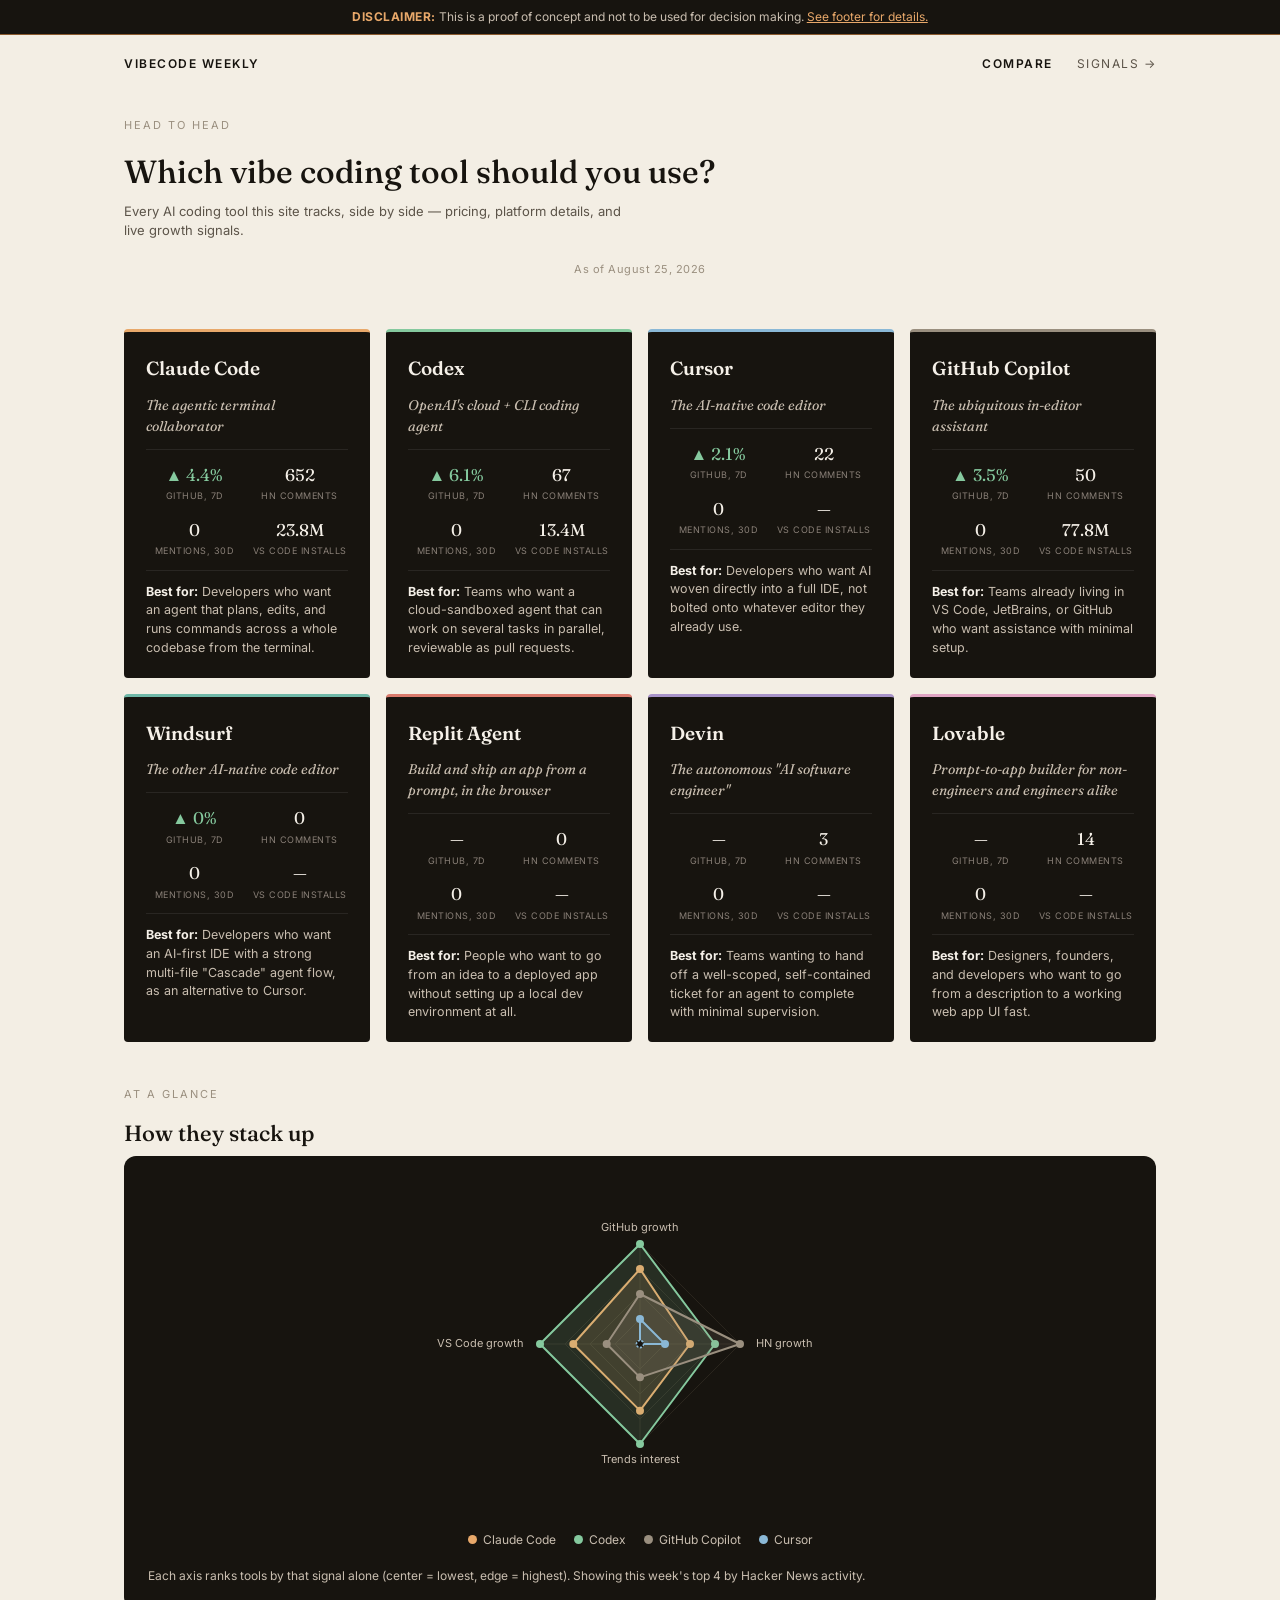
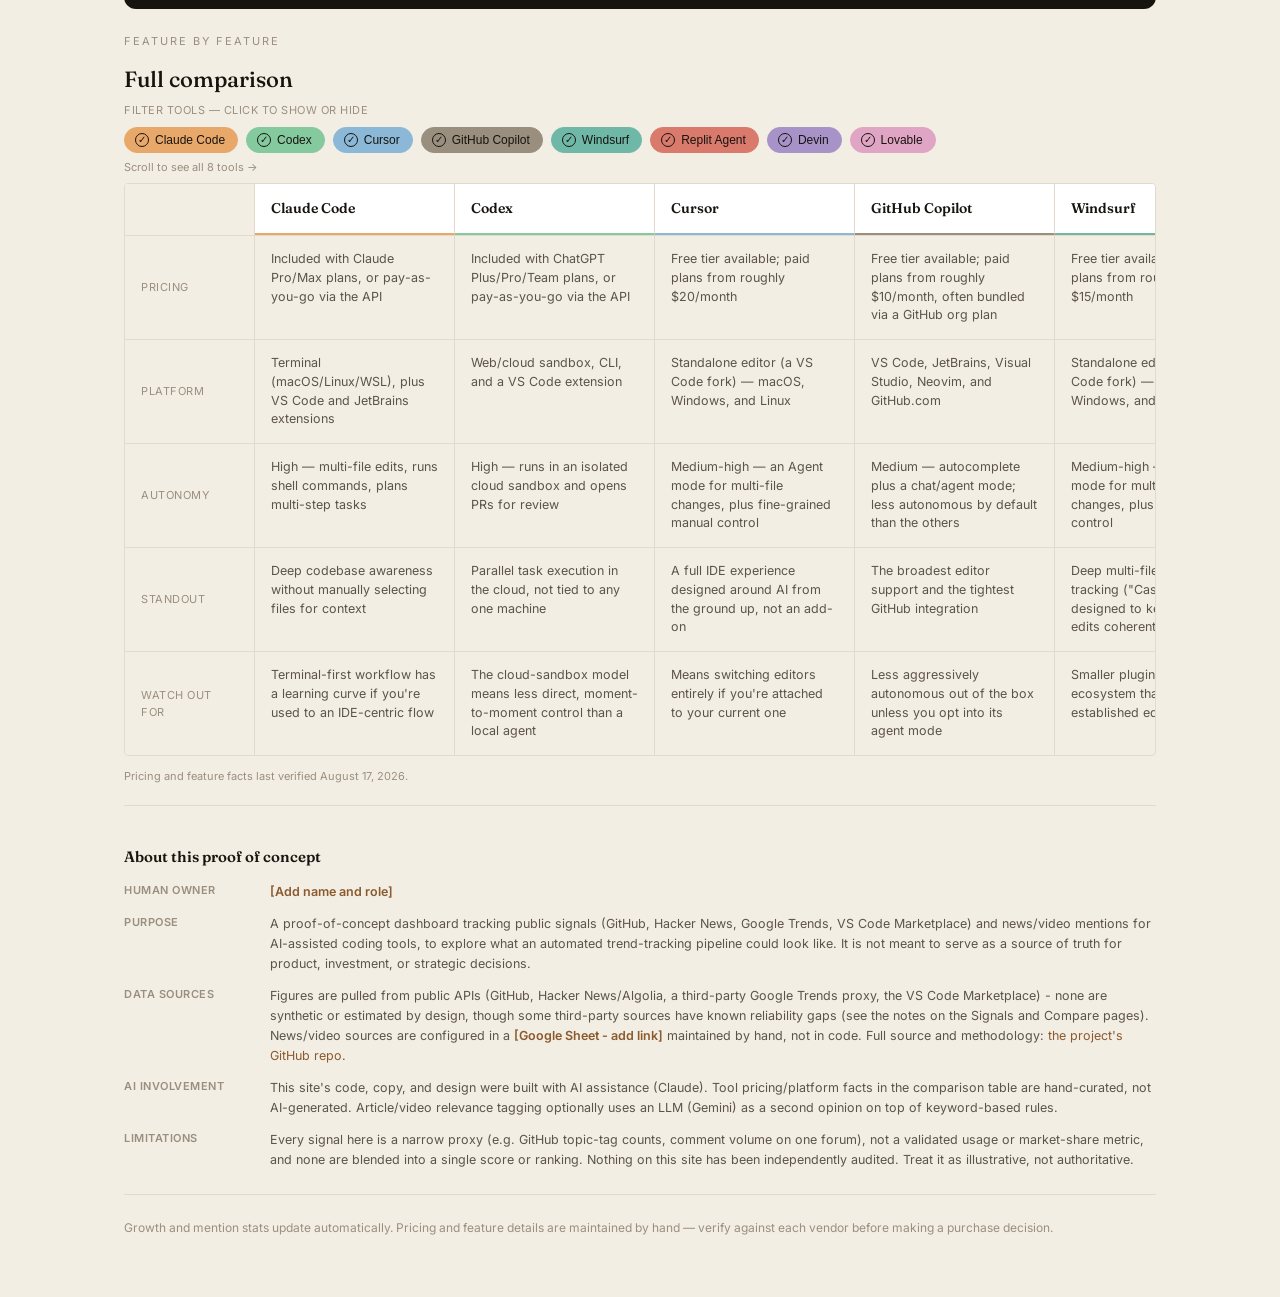
==== compare.html @ 73d4c788 "Add disclaimer banner + footer disclosure, signal compare filter visually - All three pages get a sl" ====
<!DOCTYPE html>
<html lang="en">
<head>
<meta charset="UTF-8">
<meta name="viewport" content="width=device-width, initial-scale=1.0">
<title>Compare tools — Vibecode Weekly</title>
<meta name="description" content="Every vibe coding tool this site tracks, side by side — pricing, platform support, and live growth signals.">
<link rel="preconnect" href="https://fonts.googleapis.com">
<link href="https://fonts.googleapis.com/css2?family=Fraunces:ital,wght@0,500;0,600;1,500&family=Inter:wght@400;500;600&display=swap" rel="stylesheet">
<link rel="stylesheet" href="assets/style.css">
</head>
<body>

<div class="disclaimer-banner">
  <div class="disclaimer-banner-inner">
    <strong>DISCLAIMER:</strong> This is a proof of concept and not to be used for decision making. <a href="#disclosure">See footer for details.</a>
  </div>
</div>

<div class="wrap">
  <nav class="site-nav">
    <a href="index.html" style="font-weight:600;">Vibecode Weekly</a>
    <div class="links">
      <a href="compare.html" class="active">Compare</a>
      <a href="leaderboard.html">Signals →</a>
    </div>
  </nav>

  <header class="masthead" style="padding-top:24px;">
    <div class="section-label" style="text-align:left;">Head to head</div>
    <div class="section-title" style="text-align:left; font-size:32px;">Which vibe coding tool should you use?</div>
    <p class="section-subtitle" style="text-align:left;">
      Every AI coding tool this site tracks, side by side — pricing, platform details, and live growth signals.
    </p>
    <p class="freshness-note" id="freshness-note"></p>
  </header>

  <div class="tool-hero-grid" id="tool-hero-grid">
    <div class="empty-state">Loading…</div>
  </div>

  <section>
    <div class="section-label">At a glance</div>
    <div class="section-title" style="font-size:22px;">How they stack up</div>
    <div class="chart-card">
      <div class="radar-wrap">
        <svg id="radar-chart" style="width:100%; max-width:420px; height:340px; display:block;"></svg>
        <div class="radar-legend" id="radar-legend"></div>
      </div>
      <p class="chart-caption" id="radar-caption"></p>
    </div>
  </section>

  <section>
    <div class="section-label">Feature by feature</div>
    <div class="section-title" style="font-size:22px;">Full comparison</div>
    <p class="compare-filter-label">Filter tools — click to show or hide</p>
    <div class="compare-filter" id="compare-filter"></div>
    <p class="compare-scroll-hint" id="compare-scroll-hint"></p>
    <div class="compare-table" id="compare-table"></div>
    <p class="verified-note" id="verified-note"></p>
  </section>

  <footer class="site-footer" id="disclosure">
    <div class="disclosure-block">
      <div class="disclosure-title">About this proof of concept</div>
      <dl class="disclosure-list">
        <dt>Human owner</dt>
        <dd><span class="disclosure-todo">[Add name and role]</span></dd>

        <dt>Purpose</dt>
        <dd>A proof-of-concept dashboard tracking public signals (GitHub, Hacker News, Google Trends, VS Code Marketplace) and news/video mentions for AI-assisted coding tools, to explore what an automated trend-tracking pipeline could look like. It is not meant to serve as a source of truth for product, investment, or strategic decisions.</dd>

        <dt>Data sources</dt>
        <dd>Figures are pulled from public APIs (GitHub, Hacker News/Algolia, a third-party Google Trends proxy, the VS Code Marketplace) - none are synthetic or estimated by design, though some third-party sources have known reliability gaps (see the notes on the Signals and Compare pages). News/video sources are configured in a <span class="disclosure-todo">[Google Sheet - add link]</span> maintained by hand, not in code. Full source and methodology: <a href="https://github.com/UN-OCHA/vibe_coding_trend_data" target="_blank" rel="noopener">the project's GitHub repo</a>.</dd>

        <dt>AI involvement</dt>
        <dd>This site's code, copy, and design were built with AI assistance (Claude). Tool pricing/platform facts in the comparison table are hand-curated, not AI-generated. Article/video relevance tagging optionally uses an LLM (Gemini) as a second opinion on top of keyword-based rules.</dd>

        <dt>Limitations</dt>
        <dd>Every signal here is a narrow proxy (e.g. GitHub topic-tag counts, comment volume on one forum), not a validated usage or market-share metric, and none are blended into a single score or ranking. Nothing on this site has been independently audited. Treat it as illustrative, not authoritative.</dd>
      </dl>
    </div>
    Growth and mention stats update automatically. Pricing and feature details are maintained by hand —
    verify against each vendor before making a purchase decision.
  </footer>
</div>

<script src="assets/app.js"></script>
<script src="assets/tool-profiles.js"></script>
<script src="assets/radar-chart.js"></script>
<script>
// Purely client-side keyword match over already-fetched news.json - finds
// which recent stories are about which tool. No new data collection, no
// Gemini call: this is the same lightweight pattern fetch_news.py's own
// matches_topic() uses, just run in the browser against data already on
// the page.
//
// "Cursor", "Codex", "Windsurf", and "Lovable" are matched as a
// capitalized whole word, WITHOUT the case-insensitive flag - same
// reasoning as fetch_news.py's CAPITALIZED_WORD_RE: each is ambiguous
// with an ordinary word (a mouse/text cursor, a historical codex, the
// windsurfing sport, an everyday adjective) when matched loosely, so
// only a capitalized match counts. The multi-word phrases don't have
// that ambiguity, so those stay case-insensitive.
const TOOL_MATCHERS = {
  "Claude Code": /claude code/i,
  "Codex": /\bCodex\b/,
  "Cursor": /\bCursor\b/,
  "GitHub Copilot": /github copilot/i,
  "Windsurf": /\bWindsurf\b/,
  "Replit Agent": /replit agent/i,
  "Devin": /\bDevin\b/,
  "Lovable": /\bLovable\b/,
};
const MENTION_LOOKBACK_DAYS = 30;
const RADAR_TOOL_COUNT = 4; // cap the radar chart to the top N by HN comment volume - see renderRadar()

async function init() {
  try {
    const [signals, news, status] = await Promise.all([
      fetchJson("data/signals.json"),
      fetchJson("data/news.json").catch(() => []),
      fetchJson("data/status.json").catch(() => ({})),
    ]);

    const signalsByName = {};
    signals.forEach((t) => { signalsByName[t.name] = t; });

    const cutoff = new Date();
    cutoff.setDate(cutoff.getDate() - MENTION_LOOKBACK_DAYS);
    const mentionsByTool = {};
    Object.keys(TOOL_MATCHERS).forEach((name) => { mentionsByTool[name] = []; });
    news.forEach((story) => {
      if (new Date(story.date) < cutoff) return;
      for (const [name, re] of Object.entries(TOOL_MATCHERS)) {
        if (re.test(story.title)) mentionsByTool[name].push(story);
      }
    });

    renderToolCards(signalsByName, mentionsByTool);
    renderRadar(signalsByName);
    renderCompareFilter();
    renderCompareTable();

    const dates = [status.news, status.youtube, status.trends].filter(Boolean);
    if (dates.length) {
      const mostRecent = dates.sort().at(-1);
      const d = new Date(mostRecent);
      document.getElementById("freshness-note").textContent =
        `As of ${d.toLocaleDateString(undefined, { month: "long", day: "numeric", year: "numeric" })}`;
    }
  } catch (e) {
    console.error("Failed to load comparison data", e);
    document.getElementById("tool-hero-grid").innerHTML = '<div class="empty-state">Comparison data unavailable right now.</div>';
  }
}

function renderToolCards(signalsByName, mentionsByTool) {
  const grid = document.getElementById("tool-hero-grid");
  grid.innerHTML = Object.entries(TOOL_PROFILES).map(([name, profile]) => {
    const m = signalsByName[name] || {};
    const mentions = mentionsByTool[name] || [];
    const latest = mentions[0];
    const hasGrowth = m.github_growth_pct !== undefined && m.github_growth_pct !== null;
    return `
      <div class="tool-card" style="--tool-color:${profile.color}">
        <div class="tool-card-head">
          <div class="tool-name">${name}</div>
        </div>
        <p class="tool-tagline">${profile.tagline}</p>
        <div class="tool-stats-row">
          <div class="tool-stat">
            <div class="tool-stat-value ${hasGrowth ? (m.github_growth_pct >= 0 ? "up" : "down") : ""}">${hasGrowth ? (m.github_growth_pct >= 0 ? "▲" : "▼") + " " + Math.abs(m.github_growth_pct) + "%" : "—"}</div>
            <div class="tool-stat-label">GitHub, 7d</div>
          </div>
          <div class="tool-stat">
            <div class="tool-stat-value">${m.hn_comments ?? "—"}</div>
            <div class="tool-stat-label">HN comments</div>
          </div>
          <div class="tool-stat">
            <div class="tool-stat-value">${mentions.length}</div>
            <div class="tool-stat-label">Mentions, 30d</div>
          </div>
          <div class="tool-stat">
            <div class="tool-stat-value">${m.vscode_installs != null ? formatCompact(m.vscode_installs) : "—"}</div>
            <div class="tool-stat-label">VS Code installs</div>
          </div>
        </div>
        <p class="tool-best-for"><strong>Best for:</strong> ${profile.bestFor}</p>
        ${latest ? `<a class="tool-latest" href="${latest.url}" target="_blank" rel="noopener">Latest: ${latest.title}</a>` : ""}
      </div>
    `;
  }).join("");
}

/** Converts raw values to [0,1] by RANK among this set, not magnitude -
 *  e.g. with 4 tools, last place -> 0.25, first place -> 1.0. Chosen over
 *  plain min-max scaling because these tools' raw numbers differ by
 *  orders of magnitude on some axes (GitHub repo count especially) -
 *  min-max would let one outlier dominate the shape and squash the other
 *  three into an indistinguishable cluster near the center. Rank keeps
 *  every tool visually legible; the actual magnitudes are already shown
 *  in the stat cards above, so nothing here is hidden, just re-scaled
 *  for a chart that's meant to be read at a glance. */
function rankNormalize(values) {
  const order = values.map((_, i) => i).sort((a, b) => values[a] - values[b]);
  const scores = new Array(values.length);
  order.forEach((originalIndex, rank) => { scores[originalIndex] = (rank + 1) / values.length; });
  return scores;
}

function renderRadar(signalsByName) {
  // Capped to the top N by Hacker News comment volume this week - the one
  // signal every tracked tool actually has (see compute_signals.py's TOOLS
  // dict), so it's a defensible, always-populated way to pick which tools
  // are "in the conversation" enough to chart, without resurrecting a
  // blended ranking just to decide it. The comparison table below still
  // covers every tool.
  const allNames = Object.keys(TOOL_PROFILES);
  const names = [...allNames]
    .sort((a, b) => (signalsByName[b]?.hn_comments || 0) - (signalsByName[a]?.hn_comments || 0))
    .slice(0, RADAR_TOOL_COUNT);
  // Four axes - the four raw signals tracked everywhere else on the site
  // (see leaderboard.html), no composite "momentum" axis.
  const axisLabels = ["GitHub growth", "HN growth", "Trends interest", "VS Code growth"];

  // Each axis is ranked only among tools that actually HAVE that signal -
  // a null value (not tracked, see compute_signals.py's TOOLS dict) folded
  // into the ranking as if it were a real low number would fabricate a
  // rank that was never measured. Those tools get an explicit "no data"
  // marker on that axis instead.
  function rankWithGaps(values) {
    const trackedIndexes = values.map((v, i) => (v !== null ? i : null)).filter((i) => i !== null);
    const trackedRanks = rankNormalize(trackedIndexes.map((i) => values[i]));
    const ranks = values.map(() => 0);
    trackedIndexes.forEach((origIndex, j) => { ranks[origIndex] = trackedRanks[j]; });
    return ranks;
  }

  const githubValues = names.map((n) => {
    const v = signalsByName[n]?.github_growth_pct;
    return v !== undefined && v !== null ? v : null;
  });
  const hnValues = names.map((n) => {
    const v = signalsByName[n]?.hn_growth_pct;
    return v !== undefined && v !== null ? v : null;
  });
  const trendsValues = names.map((n) => {
    const v = signalsByName[n]?.trends_interest;
    return v !== undefined && v !== null ? v : null;
  });
  const vscodeValues = names.map((n) => {
    const v = signalsByName[n]?.vscode_growth_pct;
    return v !== undefined && v !== null ? v : null;
  });
  const githubRanks = rankWithGaps(githubValues);
  const hnRanks = rankWithGaps(hnValues);
  const interestRanks = rankWithGaps(trendsValues);
  const vscodeRanks = rankWithGaps(vscodeValues);

  const seriesByTool = {};
  const noDataAxes = {};
  names.forEach((name, i) => {
    seriesByTool[name] = [githubRanks[i], hnRanks[i], interestRanks[i], vscodeRanks[i]];
    const gaps = [];
    if (githubValues[i] === null) gaps.push(0);
    if (hnValues[i] === null) gaps.push(1);
    if (trendsValues[i] === null) gaps.push(2);
    if (vscodeValues[i] === null) gaps.push(3);
    if (gaps.length) noDataAxes[name] = gaps;
  });

  // An axis where NONE of the displayed tools have data yet (e.g. VS Code
  // growth before a second weekly snapshot exists to diff against) would
  // otherwise render as every tool's per-tool "no data" marker stacked on
  // top of each other at dead center - indistinguishable from nothing.
  // Flagging it lets renderRadarChart draw one clear "not enough data yet"
  // treatment for the whole axis instead.
  const emptyAxes = [githubValues, hnValues, trendsValues, vscodeValues]
    .map((vals, i) => (vals.every((v) => v === null) ? i : null))
    .filter((i) => i !== null);

  renderRadarChart(document.getElementById("radar-chart"), seriesByTool, axisLabels, {
    colors: Object.fromEntries(names.map((n) => [n, TOOL_PROFILES[n].color])),
    noDataAxes,
    emptyAxes,
  });

  const legend = document.getElementById("radar-legend");
  legend.innerHTML = names.map((name) => `
    <button class="radar-legend-item" data-name="${name}" style="--tool-color:${TOOL_PROFILES[name].color}">
      <span class="radar-legend-dot"></span>${name}
    </button>
  `).join("");
  legend.querySelectorAll(".radar-legend-item").forEach((btn) => {
    btn.addEventListener("click", () => {
      btn.classList.toggle("radar-legend-off");
      const g = document.querySelector(`#radar-chart .radar-series[data-name="${CSS.escape(btn.dataset.name)}"]`);
      if (g) g.classList.toggle("radar-series-hidden");
    });
  });

  const cappedNote = allNames.length > RADAR_TOOL_COUNT
    ? ` Showing this week's top ${RADAR_TOOL_COUNT} by Hacker News activity.`
    : "";
  document.getElementById("radar-caption").textContent =
    "Each axis ranks tools by that signal alone (center = lowest, edge = highest)." + cappedNote;
}

// Which tools show as columns in the full comparison table - starts as
// everyone, narrowed by clicking pills in #compare-filter. Kept as
// module-level state (not re-derived from the DOM) so toggling one pill
// doesn't need to re-read every other pill's state to know what's on.
let compareSelected = new Set(Object.keys(TOOL_PROFILES));

function renderCompareFilter() {
  const allNames = Object.keys(TOOL_PROFILES);
  const filterEl = document.getElementById("compare-filter");
  filterEl.innerHTML = allNames.map((name) => {
    const active = compareSelected.has(name);
    return `
      <button class="compare-filter-pill ${active ? "active" : ""}" data-name="${name}" style="--tool-color:${TOOL_PROFILES[name].color}">
        <span class="compare-filter-pill-icon">${active ? "✓" : "+"}</span>${name}
      </button>
    `;
  }).join("");
  filterEl.querySelectorAll(".compare-filter-pill").forEach((btn) => {
    btn.addEventListener("click", () => {
      const name = btn.dataset.name;
      // Never let the table go to zero columns - toggling the last
      // selected pill off would leave nothing to compare.
      if (compareSelected.has(name)) {
        if (compareSelected.size === 1) return;
        compareSelected.delete(name);
      } else {
        compareSelected.add(name);
      }
      renderCompareFilter();
      renderCompareTable();
    });
  });
}

function renderCompareTable() {
  const allNames = Object.keys(TOOL_PROFILES);
  const names = allNames.filter((n) => compareSelected.has(n));
  const rows = [
    ["Pricing", "pricing"],
    ["Platform", "platform"],
    ["Autonomy", "autonomy"],
    ["Standout", "standout"],
    ["Watch out for", "watchOut"],
  ];
  const table = document.getElementById("compare-table");
  // Fixed pixel width per column, set directly on each row (not a CSS
  // custom property, and not minmax(_, 1fr) - a "1fr" track's resolved
  // width depends on the row's own content under the flex-shrink:0 sizing
  // .compare-row uses to enable horizontal scroll, which was making each
  // row a different total width and columns fail to line up between rows).
  // A flat pixel width is identical for every row regardless of content.
  const gridCols = `130px repeat(${names.length}, 200px)`;
  const headerCells = names.map((name) => `<div class="compare-cell compare-head" style="--tool-color:${TOOL_PROFILES[name].color}">${name}</div>`).join("");
  const bodyRows = rows.map(([label, key]) => `
    <div class="compare-row" style="grid-template-columns:${gridCols}">
      <div class="compare-cell compare-row-label">${label}</div>
      ${names.map((name) => `<div class="compare-cell">${TOOL_PROFILES[name][key]}</div>`).join("")}
    </div>
  `).join("");
  table.innerHTML = `
    <div class="compare-row compare-row-head" style="grid-template-columns:${gridCols}">
      <div class="compare-cell compare-row-label"></div>
      ${headerCells}
    </div>
    ${bodyRows}
  `;

  document.getElementById("compare-scroll-hint").textContent = names.length < allNames.length
    ? `Showing ${names.length} of ${allNames.length} tools - click a pill above to add or remove one.`
    : `Scroll to see all ${names.length} tools →`;

  const oldestVerified = names.map((n) => TOOL_PROFILES[n].verified).sort()[0];
  const d = new Date(oldestVerified);
  document.getElementById("verified-note").textContent =
    `Pricing and feature facts last verified ${d.toLocaleDateString(undefined, { month: "long", day: "numeric", year: "numeric" })}.`;
}

init();
</script>
</body>
</html>
---- assets/style.css ----
/* ---------------------------------------------------------------------
   Vibecode Daily -- shared stylesheet
   Palette: warm cream page, near-black ink blocks, amber accent.
   Serif (Fraunces) for display/numbers, sans (Inter) for UI chrome.
--------------------------------------------------------------------- */

:root {
  --cream: #f3eee4;
  --cream-card: #ffffff;
  --ink: #17140f;
  --ink-soft: #1e1a14;
  --paper-text: #17140f;
  --paper-text-secondary: #5c5449;
  --paper-text-muted: #9a8f7f;
  --dark-text: #f5f0e8;
  --dark-text-secondary: #c9beb0;
  --dark-text-muted: #8a8078;
  --amber: #e8a86a;
  --amber-deep: #8a5a2e;
  --success: #6fb8a8;
  --success-deep: #1e5c48;
  --danger: #d99a9a;
  --border-soft: #e2dbcb;
  --font-display: "Fraunces", Georgia, serif;
  --font-body: "Inter", -apple-system, BlinkMacSystemFont, sans-serif;
  --max-width: 1080px;
}

* { box-sizing: border-box; }

body {
  margin: 0;
  background: var(--cream);
  color: var(--paper-text);
  font-family: var(--font-body);
  line-height: 1.5;
  -webkit-font-smoothing: antialiased;
}

a { color: inherit; text-decoration: none; }
a:hover { text-decoration: underline; }

.wrap {
  max-width: var(--max-width);
  margin: 0 auto;
  padding: 0 24px;
}

/* -------------------- nav -------------------- */

.site-nav {
  display: flex;
  justify-content: space-between;
  align-items: center;
  padding: 20px 0;
  font-size: 12px;
  letter-spacing: 1.5px;
  text-transform: uppercase;
}

.site-nav .links { display: flex; gap: 24px; color: var(--paper-text-secondary); }
.site-nav .links a.active { color: var(--paper-text); font-weight: 600; }
.site-nav .links a:hover { color: var(--paper-text); text-decoration: none; }

.masthead {
  text-align: center;
  padding: 4px 0 28px;
}

.masthead .wordmark {
  font-family: var(--font-display);
  font-weight: 600;
  font-size: clamp(48px, 9vw, 92px);
  letter-spacing: -3px;
  line-height: 0.9;
}

.masthead .tagline {
  font-size: 11px;
  letter-spacing: 4px;
  color: var(--paper-text-muted);
  margin-top: 8px;
  text-transform: uppercase;
}

/* -------------------- hero -------------------- */

.hero {
  position: relative;
  overflow: hidden;
  border-radius: 4px;
  min-height: 340px;
  padding: 56px 40px 40px;
  margin-bottom: 4px;
  background: linear-gradient(200deg, #0a0a0a 0%, #1c1c1c 45%, #2e2e2e 100%);
  display: flex;
  flex-direction: column;
  justify-content: flex-end;
}

.hero::before {
  content: "";
  position: absolute;
  inset: 0;
  background: radial-gradient(circle at 75% 30%, rgba(232, 168, 106, 0.18), transparent 55%);
}

.hero-graphic {
  position: absolute;
  inset: 0;
  width: 100%;
  height: 100%;
  z-index: 0;
  pointer-events: none;
}

.hero .eyebrow {
  position: absolute;
  z-index: 1;
  top: 28px;
  left: 40px;
  font-size: 11px;
  letter-spacing: 2px;
  color: var(--amber);
  text-transform: uppercase;
}

.hero h1 {
  position: relative;
  z-index: 1;
  font-family: var(--font-display);
  font-style: italic;
  font-weight: 500;
  font-size: clamp(28px, 4.5vw, 46px);
  line-height: 1.1;
  color: var(--dark-text);
  max-width: 640px;
  margin: 0 0 14px;
}

.hero p {
  position: relative;
  z-index: 1;
  color: var(--dark-text-secondary);
  font-size: 14px;
  max-width: 460px;
  margin: 0;
}

/* Puts hero-sub and hero-cta on the same line, CTA pinned to the right
   edge - a plain flex row nested inside .hero's own column layout, so
   .hero's flex-direction:column stacks (graphic/eyebrow/headline/this
   row) while this row itself lays its two children out horizontally. */
.hero-bottom-row {
  position: relative;
  z-index: 1;
  display: flex;
  align-items: center;
  justify-content: space-between;
  gap: 16px;
  flex-wrap: wrap;
}

.hero-bottom-row p { margin: 0; }

.hero-cta {
  display: inline-block;
  flex-shrink: 0;
  padding: 10px 18px;
  border: 1px solid var(--amber);
  border-radius: 3px;
  background: rgba(232, 168, 106, 0.16);
  color: var(--amber);
  font-size: 13px;
  font-weight: 600;
  text-decoration: none;
  white-space: nowrap;
  transition: background 0.15s, color 0.15s;
}

.hero-cta:hover {
  background: var(--amber);
  color: #17140f;
}

/* -------------------- stat band -------------------- */

.stat-band-heading {
  font-size: 11px;
  letter-spacing: 2px;
  color: var(--paper-text-muted);
  text-transform: uppercase;
  margin: 20px 0 10px;
}

.stat-band {
  background: var(--ink);
  border-radius: 4px;
  padding: 28px 32px;
  margin: 4px 0 36px;
  display: grid;
  grid-template-columns: repeat(auto-fit, minmax(140px, 1fr));
  gap: 24px;
}

.stat-band .stat .value {
  font-family: var(--font-display);
  font-weight: 500;
  font-size: 34px;
  color: var(--dark-text);
  font-variant-numeric: tabular-nums;
}

.stat-band .stat .value.accent { color: var(--amber); }

.stat-band .stat .label {
  font-size: 11px;
  letter-spacing: 1px;
  color: var(--dark-text-muted);
  text-transform: uppercase;
  margin-top: 4px;
}

/* -------------------- section headers -------------------- */

.section-label {
  font-size: 11px;
  letter-spacing: 2px;
  color: var(--paper-text-muted);
  text-transform: uppercase;
  margin: 0 0 14px;
}

.section-title {
  font-family: var(--font-display);
  font-size: 24px;
  font-weight: 500;
  margin: 0 0 6px;
}

.section-subtitle {
  font-size: 13px;
  color: var(--paper-text-secondary);
  max-width: 520px;
  margin: 0 0 20px;
}

.freshness-note {
  font-size: 11px;
  letter-spacing: 0.5px;
  color: var(--paper-text-muted);
  margin: 4px 0 20px;
}

/* -------------------- weekly digest -------------------- */
/* Auto-written by scripts/generate_digest.py (Gemini) - an editorial
   pull-quote treatment (italic serif, amber rule) to read as a written
   aside rather than another data card. Hidden by default in the markup;
   JS only reveals it once data/digest.json actually loads. */

.digest-card {
  background: var(--cream-card);
  border-left: 3px solid var(--amber);
  border-radius: 4px;
  padding: 20px 24px;
  margin: 0 0 36px;
}

.digest-label {
  font-size: 11px;
  letter-spacing: 2px;
  color: var(--amber-deep);
  text-transform: uppercase;
  margin-bottom: 8px;
}

.digest-text {
  font-family: var(--font-display);
  font-style: italic;
  font-size: 17px;
  line-height: 1.5;
  color: var(--paper-text);
  margin: 0;
}

/* -------------------- filters -------------------- */
/* Editorial tab style, not buttons: letter-spaced uppercase labels
   sitting on a shared divider line, with the active tab picked out by
   its own underline - the same visual language as a magazine section
   nav rather than a row of filter chips. */

.filter-row {
  display: flex;
  gap: 28px;
  flex-wrap: wrap;
  margin-bottom: 32px;
  border-bottom: 1px solid var(--border-soft);
}

.filter-pill {
  font-size: 11px;
  letter-spacing: 1.5px;
  text-transform: uppercase;
  padding: 0 0 12px;
  margin-bottom: -1px;
  border: none;
  border-bottom: 2px solid transparent;
  border-radius: 0;
  background: transparent;
  cursor: pointer;
  color: var(--paper-text-muted);
  transition: color 0.15s ease, border-color 0.15s ease;
}

.filter-pill:hover {
  color: var(--paper-text);
}

.filter-pill.active {
  background: transparent;
  color: var(--paper-text);
  border-bottom-color: var(--ink);
}

.filter-pill.humanitarian {
  color: var(--success-deep);
}

.filter-pill.humanitarian.active {
  background: transparent;
  color: var(--success-deep);
  border-bottom-color: var(--success);
}

/* -------------------- story grid + video grid -------------------- */
/* True masonry, not a uniform grid: CSS multi-column layout, each card's
   image kept at its own natural aspect ratio (a real <img>, not a
   fixed-height background-div), so cards of different heights stagger
   the way the reference layout does - a CSS Grid row can't do this on
   its own, since every cell in a grid row is forced to the height of
   the tallest one. Shared between stories and videos, per request. */

.story-grid, .video-grid {
  column-count: 3;
  column-gap: 28px;
}

.story-grid {
  margin-bottom: 28px;
}

.story-card, .video-card {
  display: block;
  break-inside: avoid;
  -webkit-column-break-inside: avoid;
  margin-bottom: 40px;
}

.story-card .thumb, .video-card .thumb {
  display: block;
  width: 100%;
  height: auto;
  border-radius: 4px;
  margin-bottom: 14px;
}

.thumb.thumb-placeholder {
  aspect-ratio: 4 / 3;
  background: linear-gradient(135deg, #2a3540, #42302a);
}

/* Videos need a positioning context for the play/views badges, which a
   plain <img> can't provide on its own (it can't contain children). */
.thumb-wrap {
  position: relative;
  margin-bottom: 10px;
}

.thumb-wrap .thumb {
  margin-bottom: 0;
}

.story-meta {
  display: flex;
  align-items: center;
  justify-content: space-between;
  gap: 10px;
  margin-bottom: 10px;
}

.story-date {
  font-size: 11px;
  letter-spacing: 0.5px;
  text-transform: uppercase;
  color: var(--paper-text-muted);
  white-space: nowrap;
}

.tag-pill-row {
  display: flex;
  flex-wrap: wrap;
  gap: 6px;
}

.tag-pill {
  font-size: 10px;
  letter-spacing: 0.5px;
  padding: 3px 9px;
  border-radius: 20px;
  text-transform: uppercase;
}

.tag-pill.tools { background: #e8a86a; color: #4a2e10; }
.tag-pill.industry { background: #d6c9ec; color: #3c2e5c; }
.tag-pill.risks { background: #f0b3b3; color: #5c1e1e; }
.tag-pill.research { background: #b3d9c0; color: #1e4a2c; }
.tag-pill.uncategorized { background: #d6d0c4; color: #4a4438; }

.tag-pill.relevant {
  position: static;
  display: inline-block;
  margin-right: 6px;
  background: #d6ece5;
  color: var(--success-deep);
}

.story-card .headline, .video-card .headline {
  font-family: var(--font-display);
  font-size: 18px;
  font-weight: 500;
  line-height: 1.3;
  margin: 0 0 8px;
  color: var(--paper-text);
}

.story-card .excerpt {
  font-size: 13px;
  line-height: 1.6;
  color: var(--paper-text-secondary);
  margin: 0 0 10px;
  display: -webkit-box;
  -webkit-line-clamp: 3;
  -webkit-box-orient: vertical;
  overflow: hidden;
}

.story-card .byline, .video-card .byline {
  font-size: 12px;
  color: var(--paper-text-muted);
}

.empty-state {
  padding: 40px 20px;
  text-align: center;
  color: var(--paper-text-muted);
  font-size: 14px;
  border: 1px dashed var(--border-soft);
  border-radius: 8px;
  break-inside: avoid;
}

.video-card .play-badge {
  position: absolute;
  top: 50%;
  left: 50%;
  transform: translate(-50%, -50%);
  width: 34px;
  height: 34px;
  border-radius: 50%;
  background: rgba(23, 20, 15, 0.55);
  color: var(--dark-text);
  display: flex;
  align-items: center;
  justify-content: center;
  font-size: 12px;
}

.video-card .views-badge {
  position: absolute;
  bottom: 8px;
  right: 8px;
  font-size: 10px;
  letter-spacing: 0.3px;
  padding: 3px 8px;
  border-radius: 20px;
  background: rgba(23, 20, 15, 0.65);
  color: var(--dark-text);
}

/* -------------------- leaderboard -------------------- */

.leaderboard {
  background: var(--ink);
  border-radius: 12px;
  overflow: hidden;
  margin-bottom: 16px;
}

.leaderboard .row {
  display: grid;
  grid-template-columns: 1fr 100px 90px;
  align-items: center;
  padding: 14px 20px;
  border-bottom: 0.5px solid #241f18;
}

.leaderboard .row:last-child { border-bottom: none; }
.leaderboard .row.head { color: var(--dark-text-muted); font-size: 11px; letter-spacing: 0.5px; text-transform: uppercase; }

.leaderboard .name { color: var(--dark-text); font-size: 14px; }
.leaderboard .score { text-align: right; font-family: var(--font-display); font-size: 16px; color: var(--dark-text); }
.leaderboard .delta { text-align: right; font-size: 13px; }
.leaderboard .delta.up { color: #85c99e; }
.leaderboard .delta.down { color: #d99a9a; }

.method-note {
  font-size: 12px;
  color: var(--paper-text-muted);
  line-height: 1.5;
  max-width: 560px;
  margin: 12px 0 40px;
}

/* -------------------- signals table -------------------- */
/* leaderboard.html's sortable table of raw per-tool signals - deliberately
   NOT a ranked leaderboard (no rank column, no blended score - see
   compute_signals.py's docstring for why that was retired). Fixed pixel
   column widths + flex-shrink:0, not minmax(_,1fr) + width:max-content -
   the latter combination was a confirmed bug in compare.html's table
   (each row resolved a different column width based on its own content). */

.signals-table {
  display: flex;
  flex-direction: column;
  background: var(--cream-card);
  border: 1px solid var(--border-soft);
  border-radius: 8px;
  overflow-x: auto;
  margin-bottom: 12px;
}

.signals-row {
  display: grid;
  grid-template-columns: 170px repeat(7, 130px);
  /* Without an explicit width, this row's own box (and therefore its
     background paint) is clamped to .signals-table's visible width -
     the grid's fixed-width columns still lay out correctly past that
     edge (grid content isn't clipped by default), so the text scrolls
     into view fine but the background stops at the old edge, visibly
     cutting off mid-row. max-content makes the row's own box match the
     true sum of its columns, so the background scrolls with the content
     instead of lagging behind it. */
  width: max-content;
  flex-shrink: 0;
}

.signals-row:not(:last-child) { border-bottom: 1px solid var(--border-soft); }
.signals-row:not(.signals-row-head):hover { background: rgba(0,0,0,0.02); }

.signals-row-head {
  background: var(--cream);
  border-bottom: 1px solid var(--border-soft);
}

.signals-head {
  background: none;
  border: none;
  font-family: var(--font-body);
  font-size: 11px;
  letter-spacing: 0.5px;
  text-transform: uppercase;
  color: var(--paper-text-muted);
  text-align: left;
  padding: 12px 14px;
  cursor: pointer;
  white-space: nowrap;
}

.signals-head:hover { color: var(--paper-text-secondary); }
.signals-head-active { color: var(--amber-deep); font-weight: 600; }
.signals-head:not(:first-child) { text-align: right; }

.signals-name {
  padding: 12px 14px;
  font-size: 13.5px;
  color: var(--paper-text);
  border-left: 3px solid var(--tool-color, var(--amber));
  display: flex;
  align-items: center;
}

.signals-cell {
  padding: 12px 14px;
  font-size: 13px;
  color: var(--paper-text-secondary);
  text-align: right;
  font-variant-numeric: tabular-nums;
}

.signals-cell.delta.up { color: #4f9c7f; }
.signals-cell.delta.down { color: #c4655f; }

/* -------------------- charts -------------------- */

.chart-card {
  background: var(--ink);
  border-radius: 12px;
  padding: 24px;
  margin-bottom: 24px;
}

.chart-card .chart-label {
  font-size: 11px;
  letter-spacing: 2px;
  color: var(--dark-text-muted);
  text-transform: uppercase;
  margin-bottom: 14px;
}

.chart-caption {
  font-size: 12px;
  line-height: 1.5;
  color: var(--dark-text-secondary);
  margin: 16px 0 0;
}

.chart-card svg text { font-family: var(--font-body); }

.chart-grid {
  display: grid;
  /* 480px min forces 2 per row at this site's ~1032px content width
     (3 * 480 > 1032) instead of 3 cramped ones, while still collapsing
     to 1 column on narrow viewports. */
  grid-template-columns: repeat(auto-fit, minmax(480px, 1fr));
  gap: 16px;
  margin-bottom: 24px;
}

.chart-grid .chart-card { margin-bottom: 0; }

/* -------------------- chart interactivity -------------------- */
/* Shared by the trend charts (assets/trend-chart.js) and the radar chart
   (assets/radar-chart.js): hover a line to dim the others, hover a dot to
   see it grow (the <title> child gives the native tooltip), click a
   line's label (or the radar's external legend) to isolate/restore it. */

.chart-card svg .trend-series,
.chart-card svg .radar-series {
  transition: opacity 0.2s ease;
}

.chart-card svg:has(.trend-series:hover) .trend-series:not(:hover),
.chart-card svg:has(.radar-series:hover) .radar-series:not(:hover) {
  opacity: 0.25;
}

.chart-card svg .trend-dot {
  cursor: pointer;
  transition: r 0.15s ease;
}

.chart-card svg .trend-dot:hover {
  r: 6;
}

.chart-card svg .trend-label {
  cursor: pointer;
}

.chart-card svg .trend-series-hidden,
.chart-card svg .radar-series-hidden {
  opacity: 0.08;
}

.chart-card svg .trend-series-hidden .trend-dot {
  pointer-events: none;
}

/* -------------------- footer -------------------- */

.site-footer {
  padding: 40px 0 60px;
  font-size: 12px;
  color: var(--paper-text-muted);
  border-top: 1px solid var(--border-soft);
  margin-top: 20px;
}

/* -------------------- disclaimer banner + footer disclosure -------------------- */

.disclaimer-banner {
  background: var(--ink);
  border-bottom: 1px solid var(--amber-deep);
}

.disclaimer-banner-inner {
  max-width: var(--max-width);
  margin: 0 auto;
  padding: 8px 24px;
  font-size: 12px;
  color: var(--dark-text-secondary);
  text-align: center;
}

.disclaimer-banner-inner strong {
  color: var(--amber);
  letter-spacing: 0.5px;
}

.disclaimer-banner-inner a {
  color: var(--amber);
  text-decoration: underline;
}

.disclosure-block {
  margin-bottom: 24px;
  padding-bottom: 24px;
  border-bottom: 1px solid var(--border-soft);
}

.disclosure-title {
  font-family: var(--font-display);
  font-weight: 600;
  font-size: 15px;
  color: var(--paper-text);
  margin: 0 0 14px;
}

.disclosure-list {
  display: grid;
  grid-template-columns: 130px 1fr;
  gap: 12px 16px;
  margin: 0;
}

.disclosure-list dt {
  font-size: 11px;
  letter-spacing: 0.5px;
  text-transform: uppercase;
  color: var(--paper-text-muted);
  font-weight: 600;
}

.disclosure-list dd {
  margin: 0;
  font-size: 12.5px;
  line-height: 1.6;
  color: var(--paper-text-secondary);
}

.disclosure-list a { color: var(--amber-deep); }

.disclosure-todo {
  color: var(--amber-deep);
  font-weight: 600;
}

@media (max-width: 600px) {
  .disclosure-list { grid-template-columns: 1fr; gap: 4px 0; }
  .disclosure-list dt { margin-top: 10px; }
}

/* -------------------- compare page -------------------- */

.tool-hero-grid {
  display: grid;
  grid-template-columns: repeat(auto-fit, minmax(230px, 1fr));
  gap: 16px;
  margin: 4px 0 44px;
}

.tool-card {
  background: var(--ink);
  border-radius: 4px;
  padding: 22px 22px 20px;
  border-top: 3px solid var(--tool-color, var(--amber));
  display: flex;
  flex-direction: column;
  gap: 12px;
}

.tool-card-head {
  display: flex;
  align-items: baseline;
  justify-content: space-between;
  gap: 8px;
}

.tool-name {
  font-family: var(--font-display);
  font-weight: 600;
  font-size: 19px;
  color: var(--dark-text);
}

.tool-tagline {
  font-family: var(--font-display);
  font-style: italic;
  font-size: 14px;
  color: var(--dark-text-secondary);
  margin: 0;
}

.tool-stats-row {
  display: grid;
  grid-template-columns: repeat(2, 1fr);
  row-gap: 14px;
  column-gap: 8px;
  padding: 12px 0;
  border-top: 1px solid rgba(255,255,255,0.08);
  border-bottom: 1px solid rgba(255,255,255,0.08);
}

/* min-width:0 overrides the grid-item default of min-width:auto, which
   refuses to shrink a track below its content's intrinsic width - that's
   what was pushing the last column (and the text in it) past the card's
   edge for long values like VS Code install counts. */
.tool-stat { text-align: center; min-width: 0; }

.tool-stat-value {
  font-family: var(--font-display);
  font-size: 17px;
  color: var(--dark-text);
  font-variant-numeric: tabular-nums;
  white-space: nowrap;
  overflow: hidden;
  text-overflow: ellipsis;
}

.tool-stat-value.up { color: #85c99e; }
.tool-stat-value.down { color: #d99a9a; }

.tool-stat-label {
  font-size: 9px;
  letter-spacing: 0.5px;
  text-transform: uppercase;
  color: var(--dark-text-muted);
  margin-top: 2px;
}

.tool-best-for {
  font-size: 12.5px;
  line-height: 1.5;
  color: var(--dark-text-secondary);
  margin: 0;
}

.tool-best-for strong { color: var(--dark-text); }

.tool-latest {
  font-size: 11.5px;
  color: var(--tool-color, var(--amber));
  border-top: 1px dashed rgba(255,255,255,0.12);
  padding-top: 10px;
  margin-top: auto;
  display: -webkit-box;
  -webkit-line-clamp: 2;
  -webkit-box-orient: vertical;
  overflow: hidden;
}

.tool-latest:hover { text-decoration: underline; }

.radar-wrap {
  display: flex;
  flex-direction: column;
  align-items: center;
}

.radar-legend {
  display: flex;
  flex-wrap: wrap;
  justify-content: center;
  gap: 6px 18px;
  margin-top: 8px;
}

.radar-legend-item {
  display: flex;
  align-items: center;
  gap: 6px;
  background: none;
  border: none;
  color: var(--dark-text-secondary);
  font-family: var(--font-body);
  font-size: 12px;
  cursor: pointer;
  padding: 4px 0;
  transition: opacity 0.2s ease;
}

.radar-legend-item.radar-legend-off { opacity: 0.4; }

.radar-legend-dot {
  width: 9px;
  height: 9px;
  border-radius: 50%;
  background: var(--tool-color, var(--amber));
  display: inline-block;
}

.compare-table {
  display: flex;
  flex-direction: column;
  border: 1px solid var(--border-soft);
  border-radius: 4px;
  margin-bottom: 12px;
  /* Always scrollable, not just below a breakpoint - the tool count is
     dynamic and can exceed what fits comfortably even on a wide desktop
     viewport once past ~5 tools. */
  overflow-x: auto;
}

/* grid-template-columns is set inline per row in JS (compare.html) with
   a FIXED pixel width per tool column, not minmax(_, 1fr) - a 1fr track
   inside a row sized by width:max-content used to resolve independently
   per row based on that row's own longest cell, which broke column
   alignment between rows (each row ended up a different total width).
   Fixed widths make every row's columns identical regardless of content
   length, which is what makes width:max-content safe again below - it's
   no longer paired with an ambiguous 1fr track. It's also required, not
   optional: without it, a row's own box (and its background) is clamped
   to .compare-table's visible width, while its fixed-width grid columns
   still lay out past that edge unclipped - so text scrolls into view
   correctly but the background stops short of it, visibly cutting off
   mid-row. flex-shrink:0 alongside
   it is what lets a row wider than its container overflow into the
   horizontal scrollbar on .compare-table, instead of being squeezed to
   fit. */
.compare-row {
  display: grid;
  width: max-content;
  flex-shrink: 0;
}

.compare-row:not(:last-child) { border-bottom: 1px solid var(--border-soft); }
.compare-row:not(.compare-row-head):hover { background: rgba(0,0,0,0.02); }

.compare-cell {
  padding: 14px 16px;
  font-size: 12.5px;
  line-height: 1.5;
  color: var(--paper-text-secondary);
}

.compare-cell:not(:last-child) { border-right: 1px solid var(--border-soft); }

.compare-row-label {
  font-size: 11px;
  letter-spacing: 0.5px;
  text-transform: uppercase;
  color: var(--paper-text-muted);
  display: flex;
  align-items: center;
  background: var(--cream);
}

.compare-row-head { background: var(--cream-card); }

.compare-head {
  font-family: var(--font-display);
  font-weight: 600;
  font-size: 14px;
  color: var(--paper-text);
  border-bottom: 2px solid var(--tool-color, var(--amber));
}

.verified-note {
  font-size: 11px;
  color: var(--paper-text-muted);
  margin: 0 0 20px;
}

.compare-scroll-hint {
  font-size: 11px;
  color: var(--paper-text-muted);
  margin: 0 0 8px;
}

.compare-filter-label {
  display: flex;
  align-items: center;
  gap: 6px;
  font-size: 11px;
  letter-spacing: 0.5px;
  text-transform: uppercase;
  color: var(--paper-text-muted);
  margin: 0 0 8px;
}

.compare-filter {
  display: flex;
  flex-wrap: wrap;
  gap: 8px;
  margin-bottom: 6px;
}

.compare-filter-pill {
  display: inline-flex;
  align-items: center;
  gap: 6px;
  padding: 5px 12px 5px 10px;
  border-radius: 20px;
  border: 1px dashed var(--tool-color, var(--border-soft));
  background: transparent;
  color: var(--paper-text-secondary);
  font-size: 12px;
  font-weight: 500;
  cursor: pointer;
  transition: background 0.15s, color 0.15s, border-style 0.15s;
}

.compare-filter-pill:hover { color: var(--paper-text); }

.compare-filter-pill-icon {
  display: inline-flex;
  align-items: center;
  justify-content: center;
  width: 14px;
  height: 14px;
  border-radius: 50%;
  border: 1px solid currentColor;
  font-size: 10px;
  line-height: 1;
}

.compare-filter-pill.active {
  border-style: solid;
  background: var(--tool-color, var(--amber));
  border-color: var(--tool-color, var(--amber));
  color: #17140f;
}

@media (max-width: 900px) {
  .story-grid, .video-grid { column-count: 2; }
}

@media (max-width: 640px) {
  .leaderboard .row { grid-template-columns: 1fr 80px 70px; }
  .story-grid, .video-grid { column-count: 1; }
}
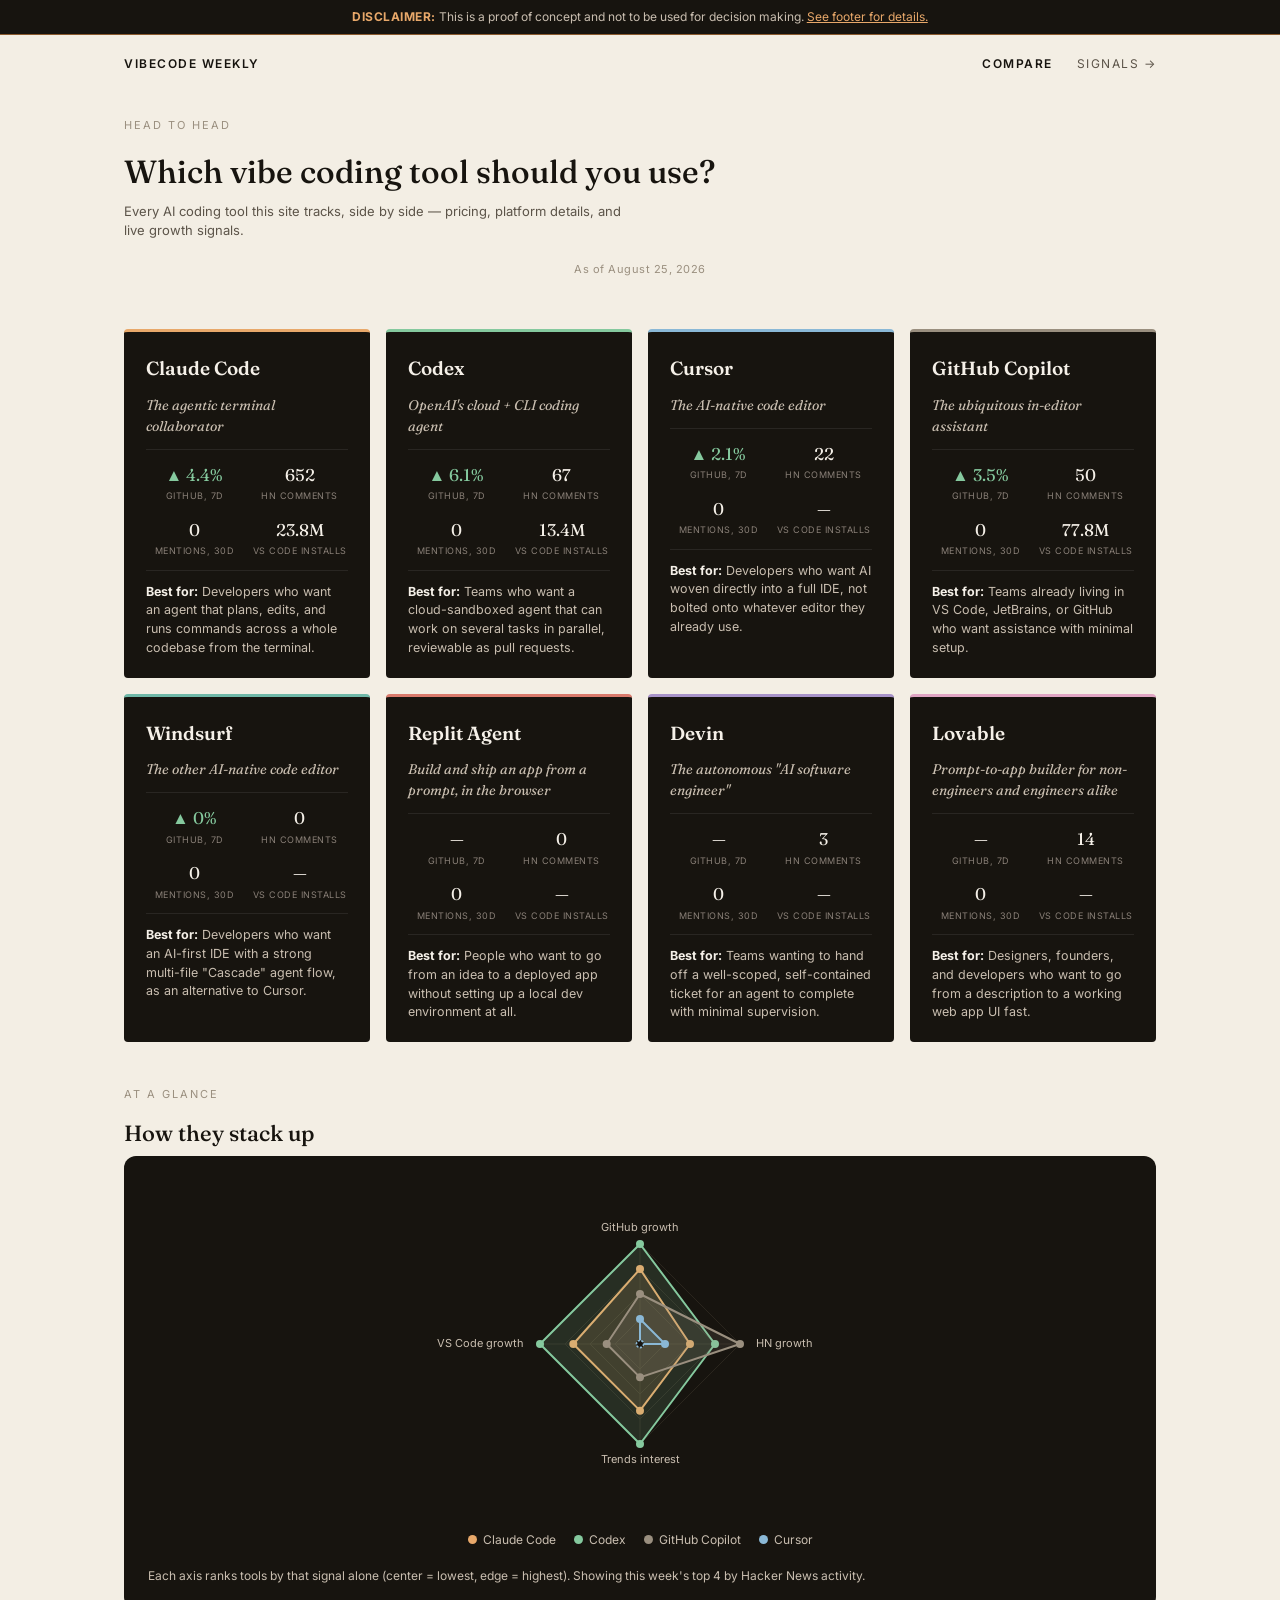
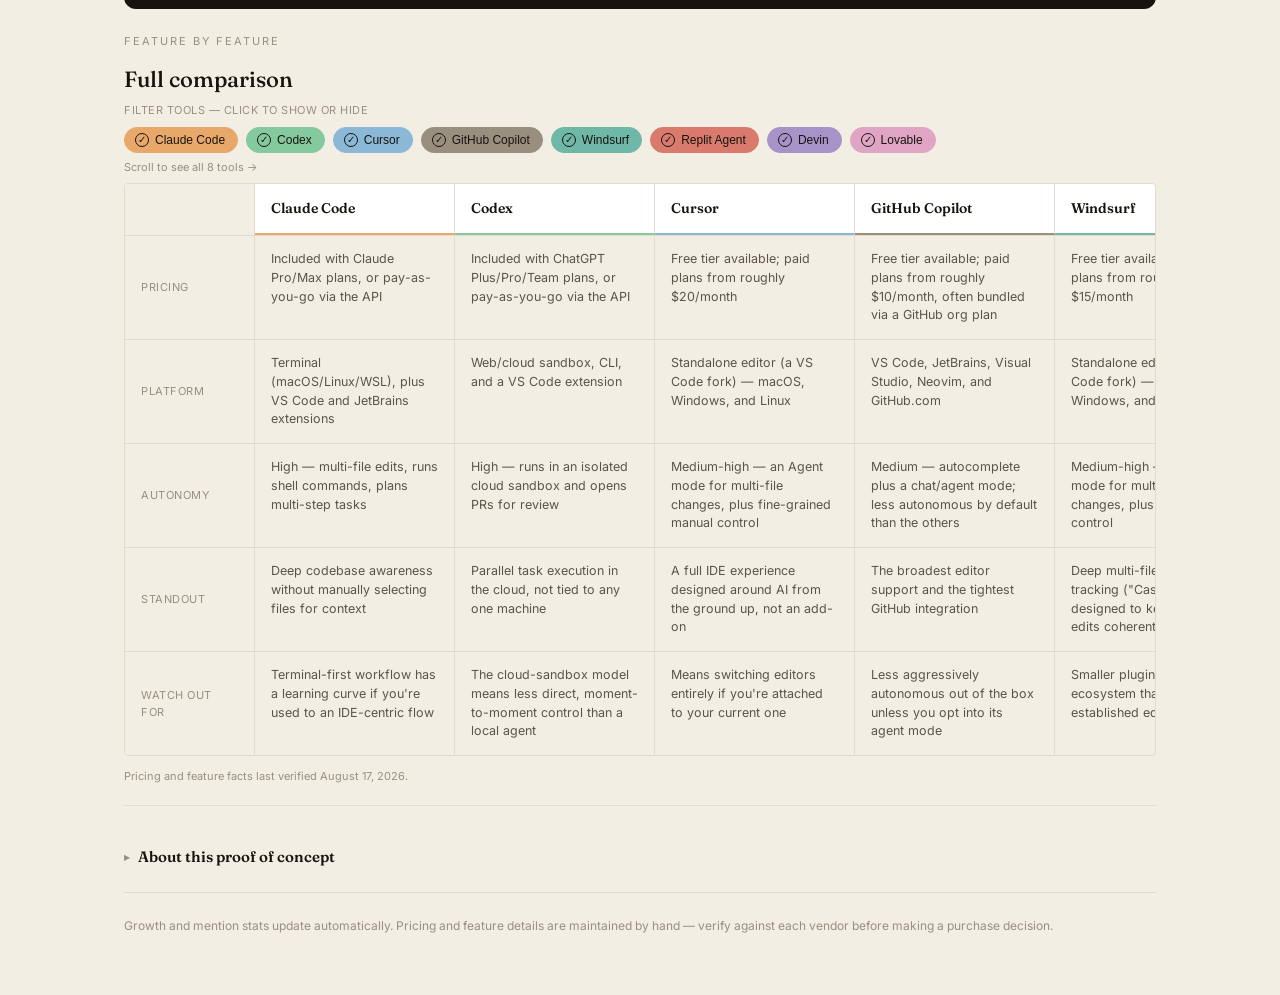
==== commit 51db732a: "Make footer disclosure collapsible, fill in owner + Sheet link - Human owner: Andrej Verity (UNOCHA)" ====
--- a/compare.html
+++ b/compare.html
@@ -62,17 +62,17 @@
   </section>
 
   <footer class="site-footer" id="disclosure">
-    <div class="disclosure-block">
-      <div class="disclosure-title">About this proof of concept</div>
+    <details class="disclosure-block">
+      <summary class="disclosure-title">About this proof of concept</summary>
       <dl class="disclosure-list">
         <dt>Human owner</dt>
-        <dd><span class="disclosure-todo">[Add name and role]</span></dd>
+        <dd>Andrej Verity (UNOCHA)</dd>
 
         <dt>Purpose</dt>
         <dd>A proof-of-concept dashboard tracking public signals (GitHub, Hacker News, Google Trends, VS Code Marketplace) and news/video mentions for AI-assisted coding tools, to explore what an automated trend-tracking pipeline could look like. It is not meant to serve as a source of truth for product, investment, or strategic decisions.</dd>
 
         <dt>Data sources</dt>
-        <dd>Figures are pulled from public APIs (GitHub, Hacker News/Algolia, a third-party Google Trends proxy, the VS Code Marketplace) - none are synthetic or estimated by design, though some third-party sources have known reliability gaps (see the notes on the Signals and Compare pages). News/video sources are configured in a <span class="disclosure-todo">[Google Sheet - add link]</span> maintained by hand, not in code. Full source and methodology: <a href="https://github.com/UN-OCHA/vibe_coding_trend_data" target="_blank" rel="noopener">the project's GitHub repo</a>.</dd>
+        <dd>Figures are pulled from public APIs (GitHub, Hacker News/Algolia, a third-party Google Trends proxy, the VS Code Marketplace) - none are synthetic or estimated by design, though some third-party sources have known reliability gaps (see the notes on the Signals and Compare pages). News/video sources are configured in a <a href="https://docs.google.com/spreadsheets/d/1EYDeWW4HbBqZSze_riyWssYhKMPdMFvS5IY1tG8cBcA/edit?usp=sharing" target="_blank" rel="noopener">Google Sheet</a> maintained by hand, not in code. Full source and methodology: <a href="https://github.com/UN-OCHA/vibe_coding_trend_data" target="_blank" rel="noopener">the project's GitHub repo</a>.</dd>
 
         <dt>AI involvement</dt>
         <dd>This site's code, copy, and design were built with AI assistance (Claude). Tool pricing/platform facts in the comparison table are hand-curated, not AI-generated. Article/video relevance tagging optionally uses an LLM (Gemini) as a second opinion on top of keyword-based rules.</dd>
@@ -80,7 +80,7 @@
         <dt>Limitations</dt>
         <dd>Every signal here is a narrow proxy (e.g. GitHub topic-tag counts, comment volume on one forum), not a validated usage or market-share metric, and none are blended into a single score or ranking. Nothing on this site has been independently audited. Treat it as illustrative, not authoritative.</dd>
       </dl>
-    </div>
+    </details>
     Growth and mention stats update automatically. Pricing and feature details are maintained by hand —
     verify against each vendor before making a purchase decision.
   </footer>
--- a/assets/style.css
+++ b/assets/style.css
@@ -718,19 +718,41 @@
   border-bottom: 1px solid var(--border-soft);
 }
 
+/* Native <details>/<summary> - collapsed by default, no JS needed. The
+   default disclosure triangle is replaced with a custom arrow so it
+   matches the site's own type/color system instead of the browser
+   default marker. */
 .disclosure-title {
+  display: flex;
+  align-items: center;
+  gap: 8px;
   font-family: var(--font-display);
   font-weight: 600;
   font-size: 15px;
   color: var(--paper-text);
-  margin: 0 0 14px;
+  cursor: pointer;
+  list-style: none;
+  user-select: none;
+}
+
+.disclosure-title::-webkit-details-marker { display: none; }
+
+.disclosure-title::before {
+  content: "▸";
+  font-size: 11px;
+  color: var(--paper-text-muted);
+  transition: transform 0.15s ease;
+}
+
+.disclosure-block[open] .disclosure-title::before {
+  transform: rotate(90deg);
 }
 
 .disclosure-list {
   display: grid;
   grid-template-columns: 130px 1fr;
   gap: 12px 16px;
-  margin: 0;
+  margin: 14px 0 0;
 }
 
 .disclosure-list dt {
@@ -749,11 +771,6 @@
 }
 
 .disclosure-list a { color: var(--amber-deep); }
-
-.disclosure-todo {
-  color: var(--amber-deep);
-  font-weight: 600;
-}
 
 @media (max-width: 600px) {
   .disclosure-list { grid-template-columns: 1fr; gap: 4px 0; }
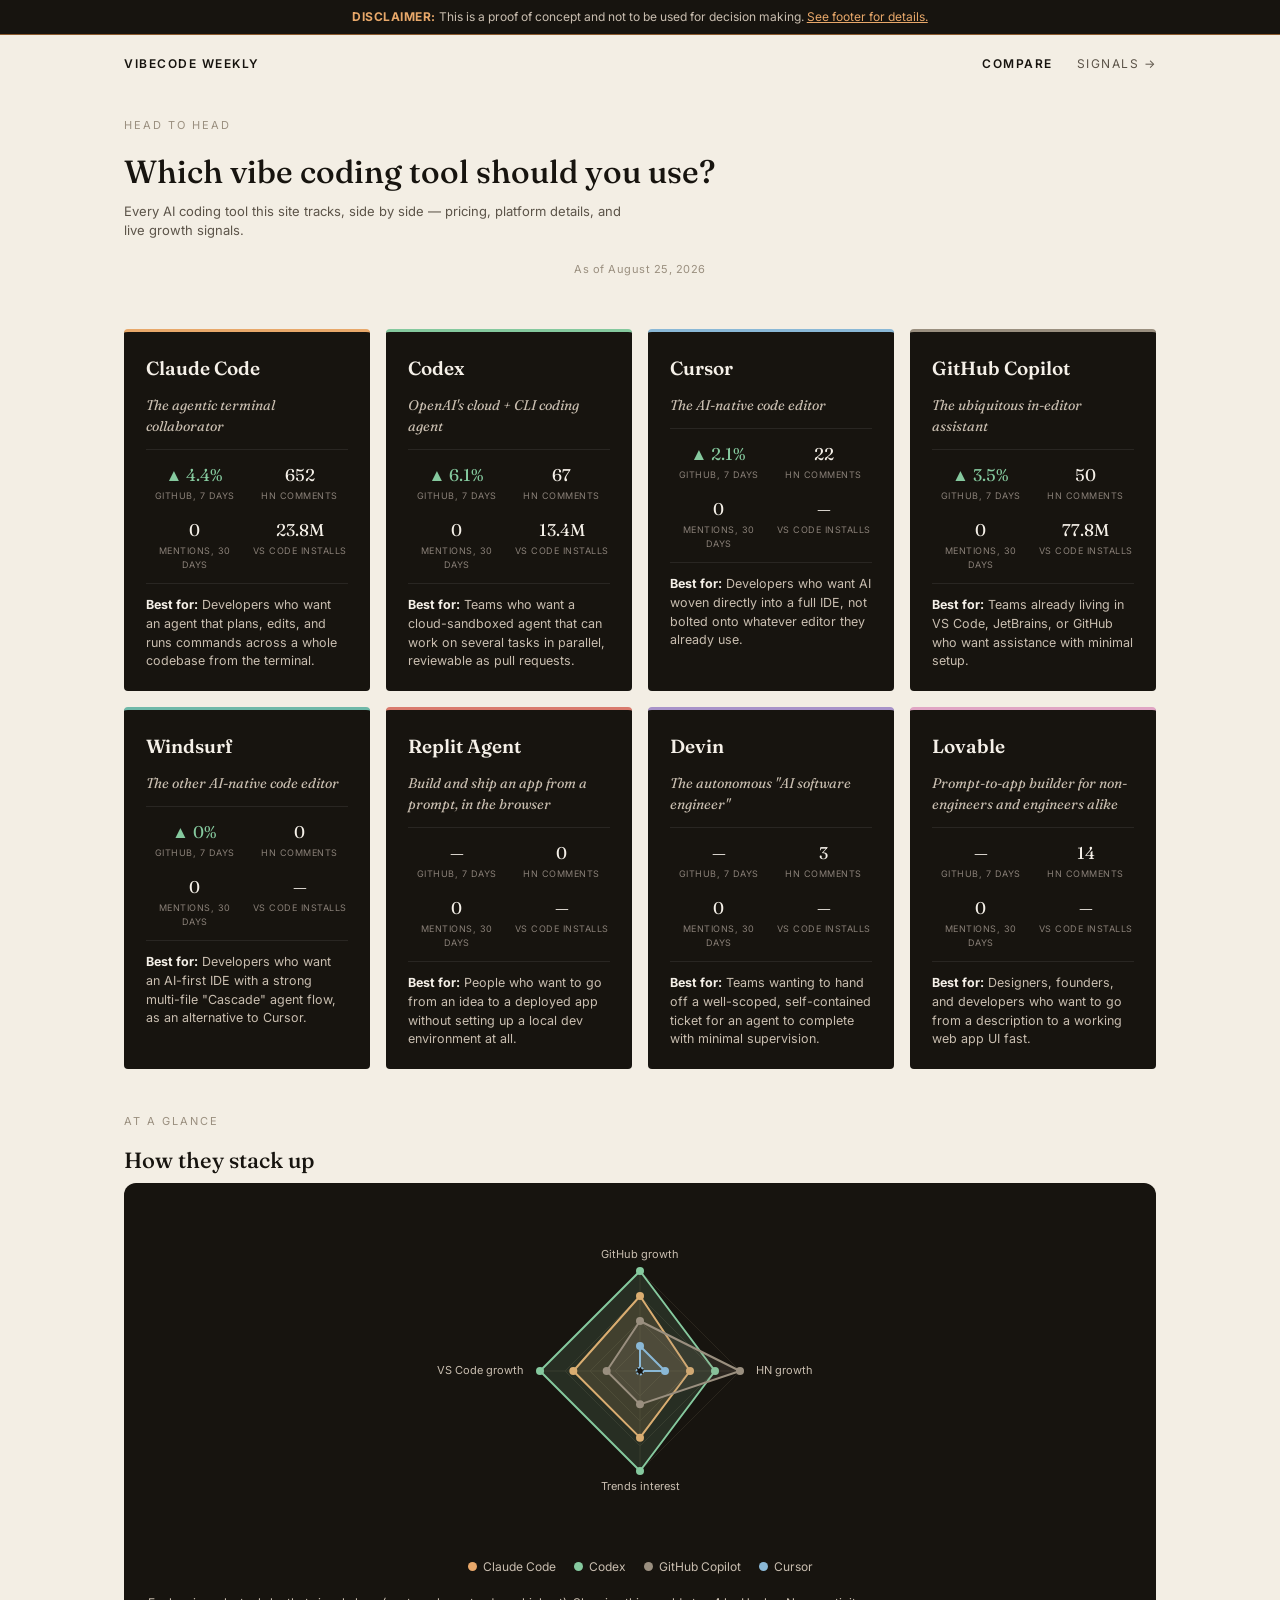
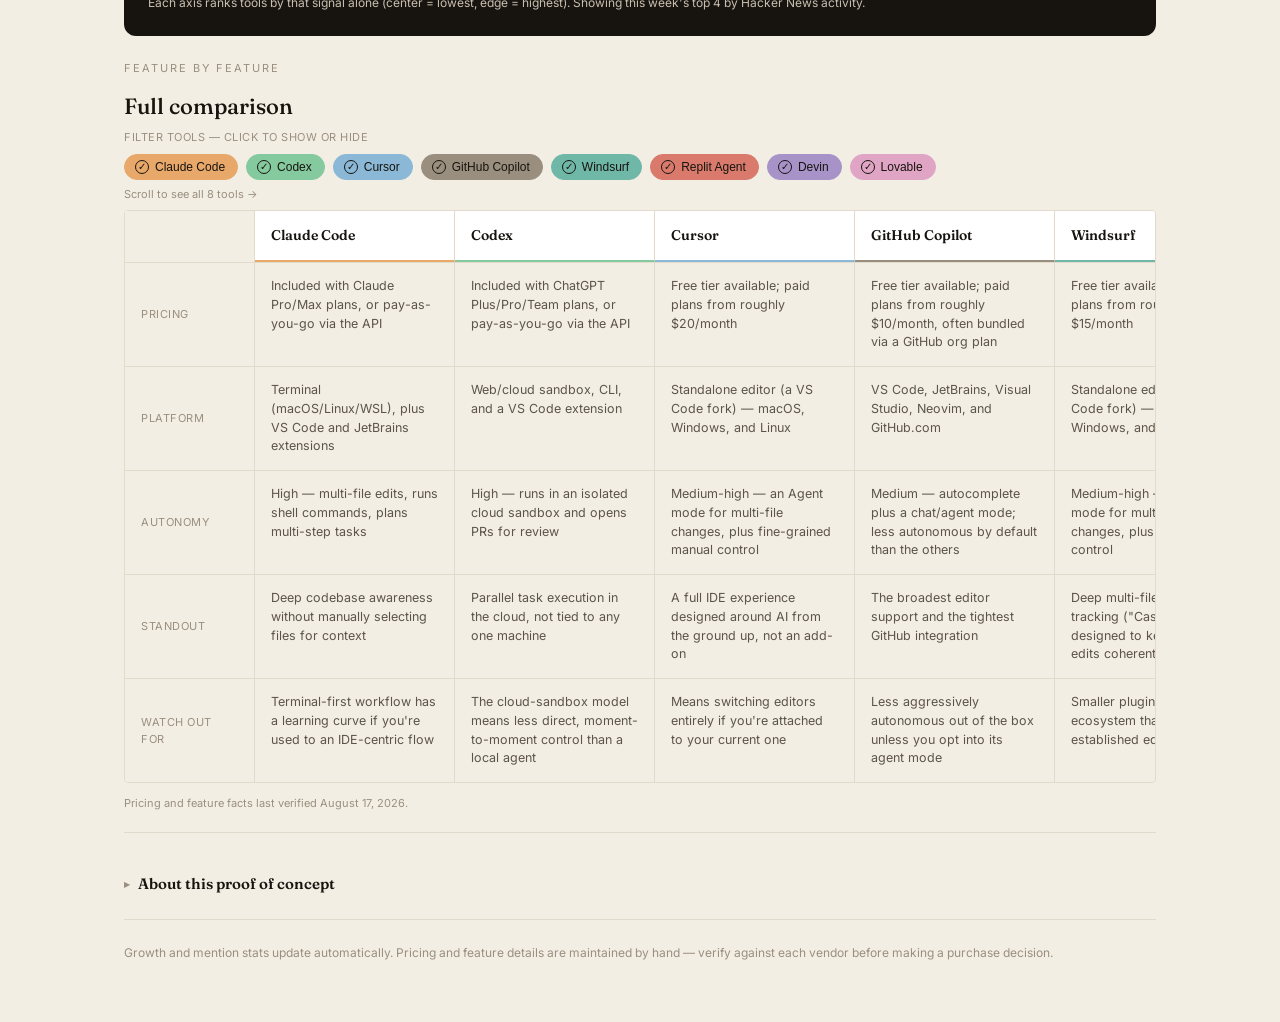
==== commit a45788d7: "Spell out 7d/30d time-window labels for clarity leaderboard.html's column headers and compare.html's" ====
--- a/compare.html
+++ b/compare.html
@@ -172,7 +172,7 @@
         <div class="tool-stats-row">
           <div class="tool-stat">
             <div class="tool-stat-value ${hasGrowth ? (m.github_growth_pct >= 0 ? "up" : "down") : ""}">${hasGrowth ? (m.github_growth_pct >= 0 ? "▲" : "▼") + " " + Math.abs(m.github_growth_pct) + "%" : "—"}</div>
-            <div class="tool-stat-label">GitHub, 7d</div>
+            <div class="tool-stat-label">GitHub, 7 days</div>
           </div>
           <div class="tool-stat">
             <div class="tool-stat-value">${m.hn_comments ?? "—"}</div>
@@ -180,7 +180,7 @@
           </div>
           <div class="tool-stat">
             <div class="tool-stat-value">${mentions.length}</div>
-            <div class="tool-stat-label">Mentions, 30d</div>
+            <div class="tool-stat-label">Mentions, 30 days</div>
           </div>
           <div class="tool-stat">
             <div class="tool-stat-value">${m.vscode_installs != null ? formatCompact(m.vscode_installs) : "—"}</div>
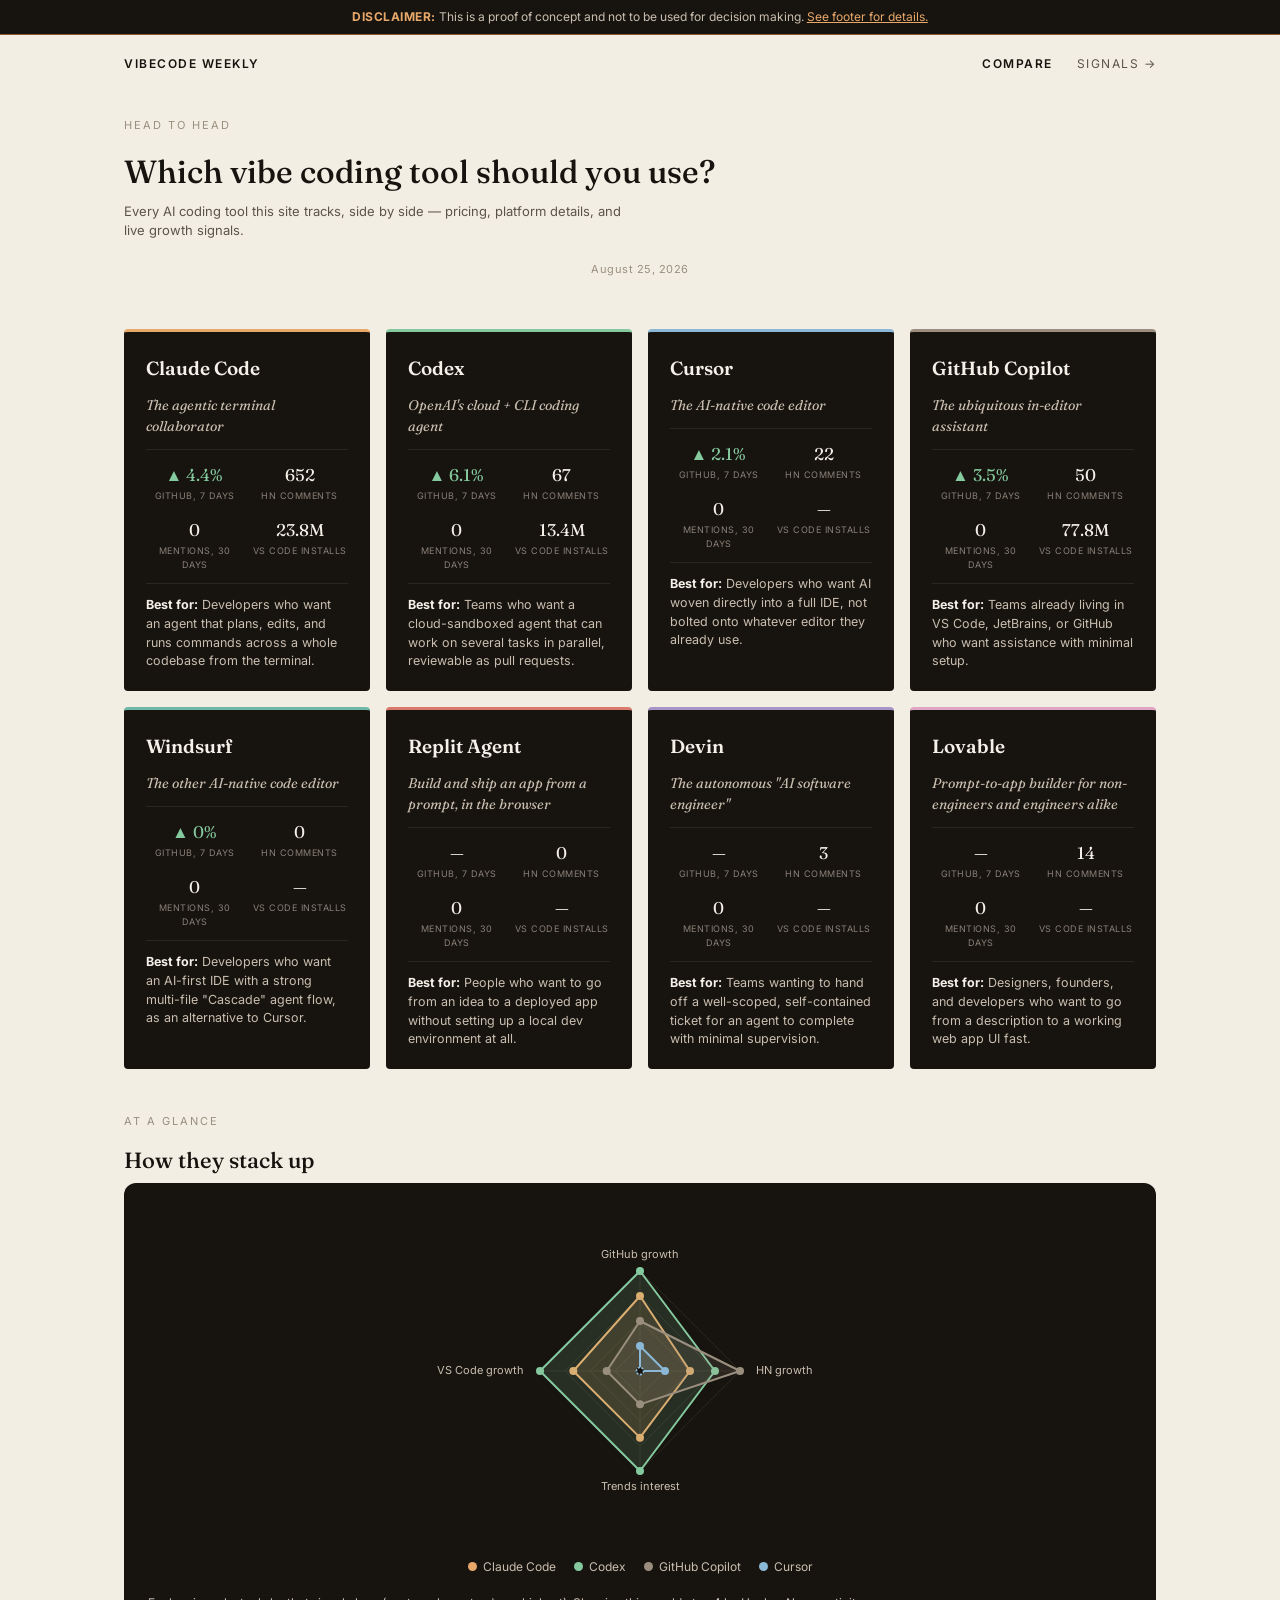
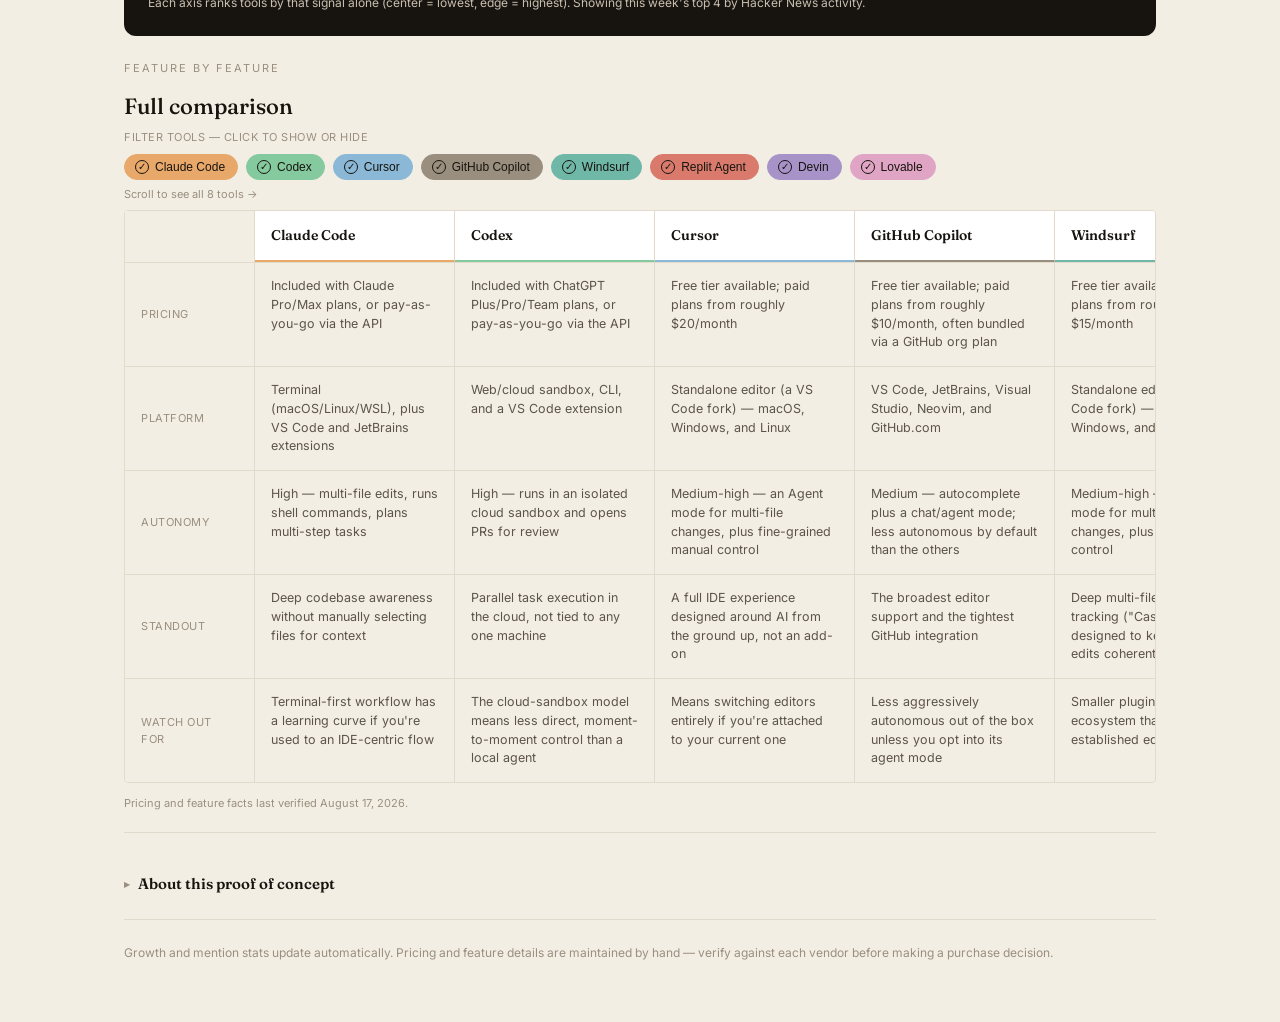
==== commit abc6bfb9: "Drop "As of" prefix from freshness date, remove humanitarian filter tab - The freshness-note text no" ====
--- a/compare.html
+++ b/compare.html
@@ -148,7 +148,7 @@
       const mostRecent = dates.sort().at(-1);
       const d = new Date(mostRecent);
       document.getElementById("freshness-note").textContent =
-        `As of ${d.toLocaleDateString(undefined, { month: "long", day: "numeric", year: "numeric" })}`;
+        d.toLocaleDateString(undefined, { month: "long", day: "numeric", year: "numeric" });
     }
   } catch (e) {
     console.error("Failed to load comparison data", e);
--- a/assets/style.css
+++ b/assets/style.css
@@ -322,16 +322,6 @@
   border-bottom-color: var(--ink);
 }
 
-.filter-pill.humanitarian {
-  color: var(--success-deep);
-}
-
-.filter-pill.humanitarian.active {
-  background: transparent;
-  color: var(--success-deep);
-  border-bottom-color: var(--success);
-}
-
 /* -------------------- story grid + video grid -------------------- */
 /* True masonry, not a uniform grid: CSS multi-column layout, each card's
    image kept at its own natural aspect ratio (a real <img>, not a
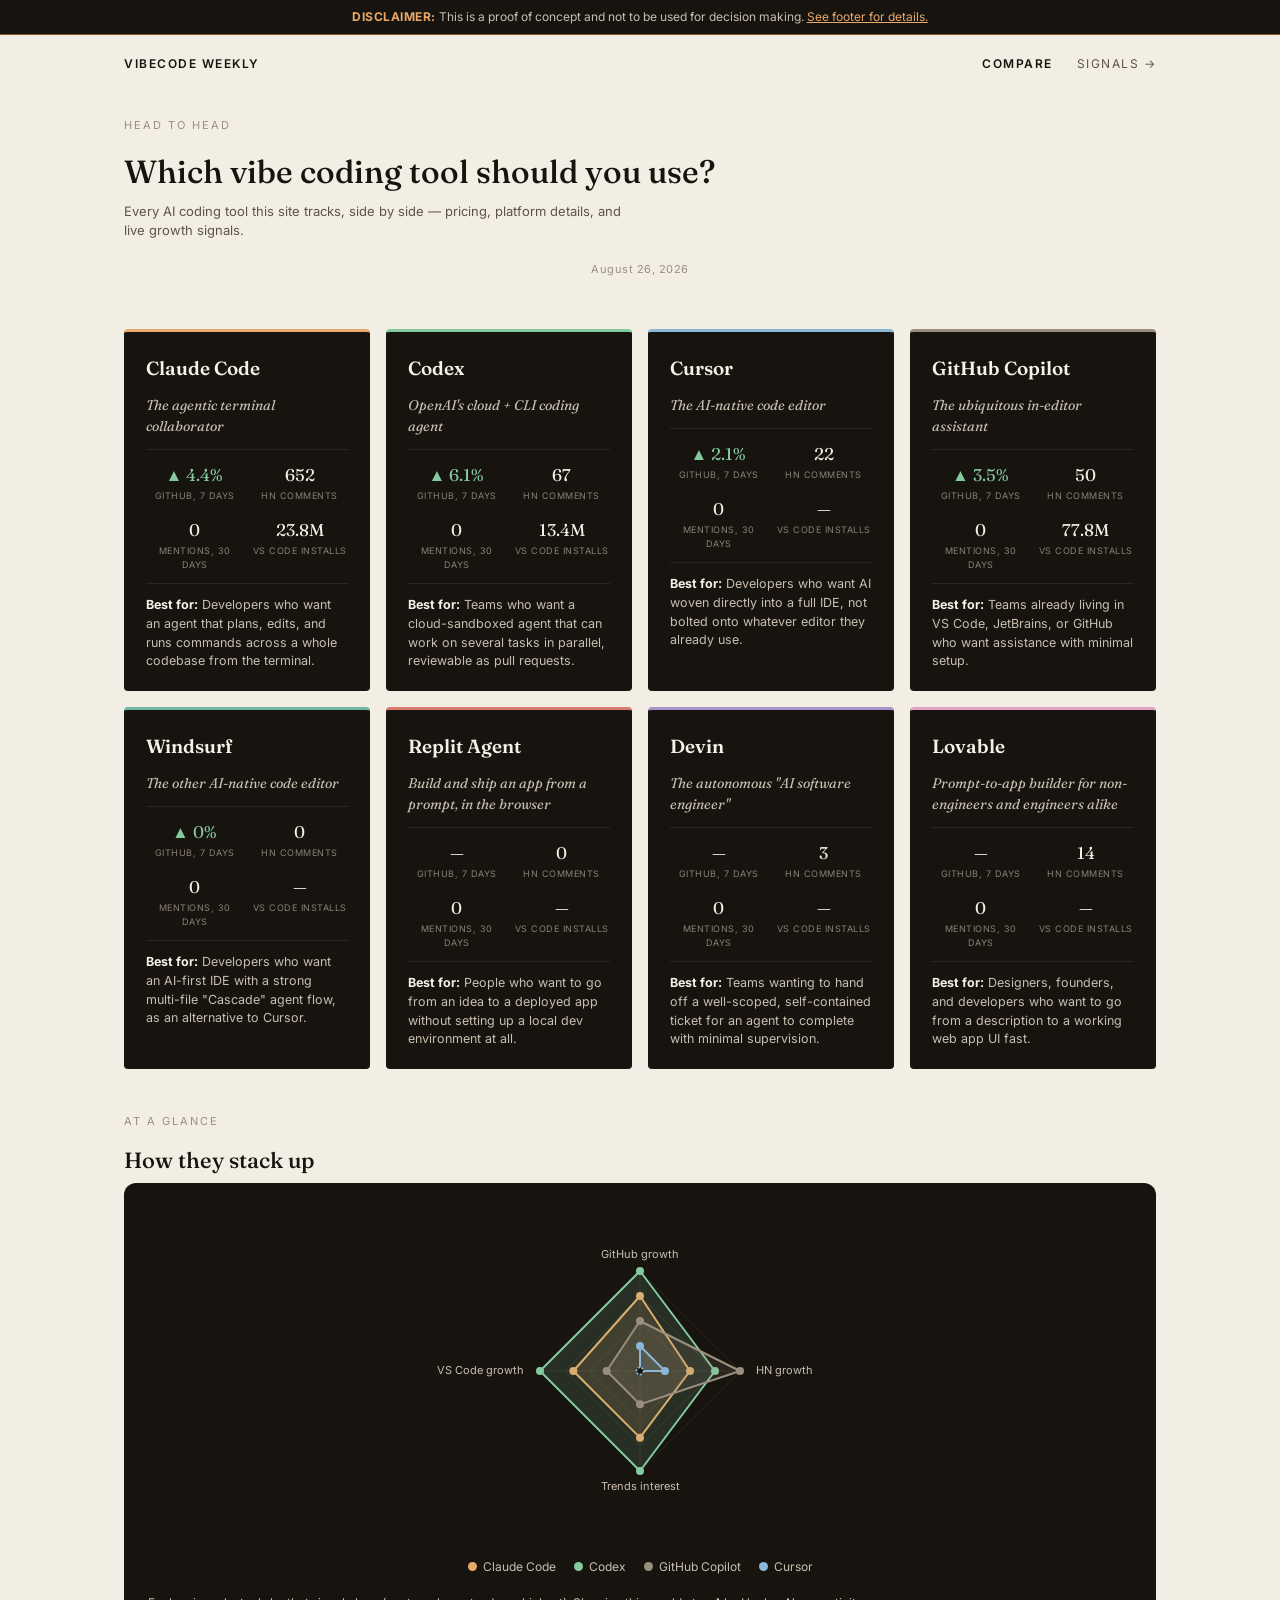
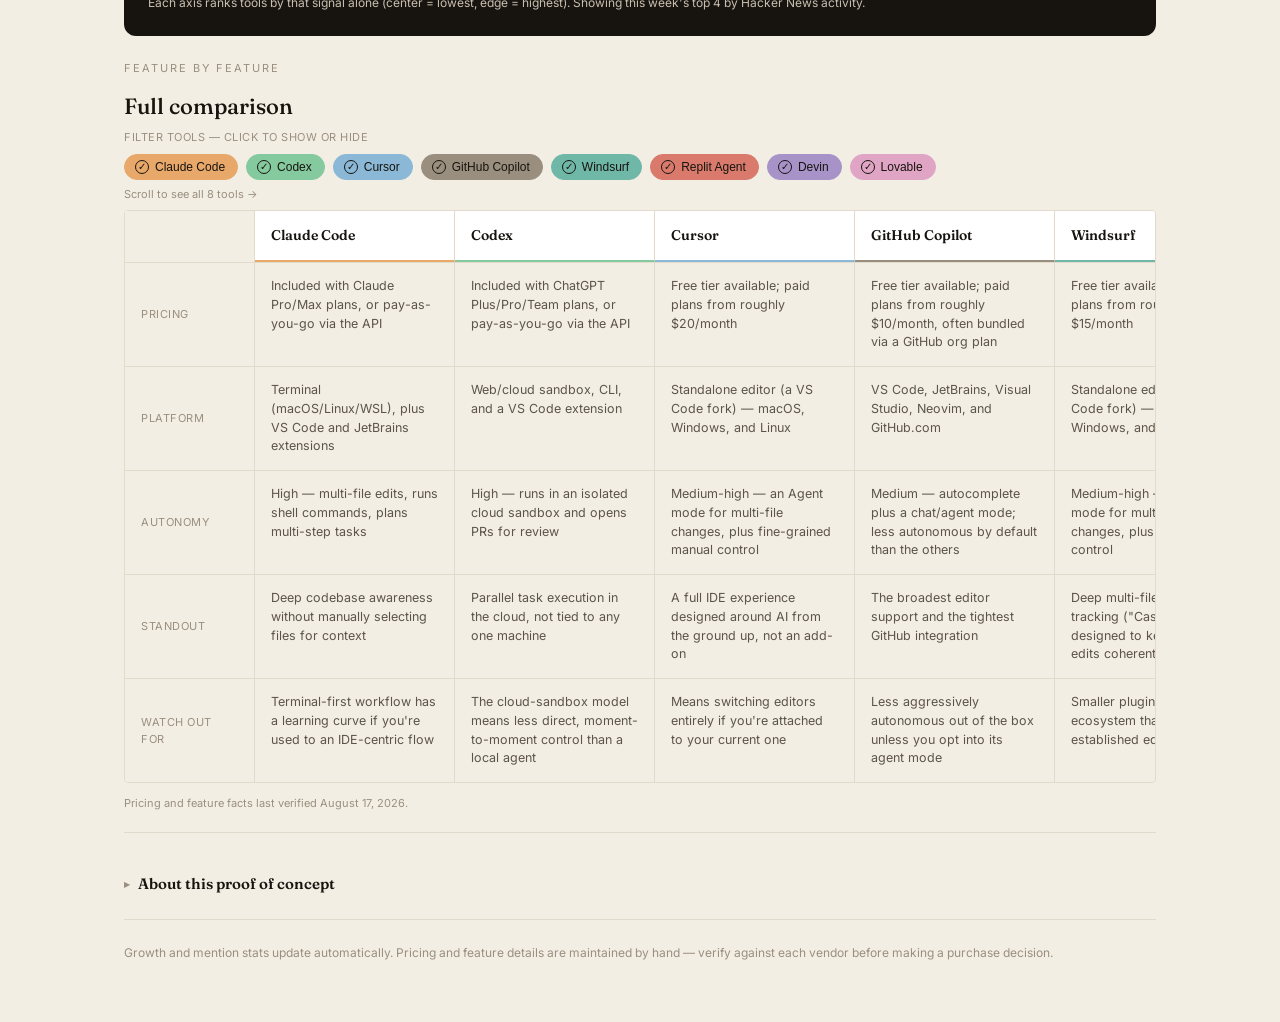
==== commit d1ffc172: "Widen mentions matcher to also check excerpt, not just title TOOL_MATCHERS only tested a story's hea" ====
--- a/compare.html
+++ b/compare.html
@@ -134,7 +134,10 @@
     news.forEach((story) => {
       if (new Date(story.date) < cutoff) return;
       for (const [name, re] of Object.entries(TOOL_MATCHERS)) {
-        if (re.test(story.title)) mentionsByTool[name].push(story);
+        // Title-only missed real mentions buried in the body of an article
+        // about several tools at once (e.g. a roundup piece) - excerpt is
+        // matched too now, not just the headline.
+        if (re.test(story.title) || re.test(story.excerpt || "")) mentionsByTool[name].push(story);
       }
     });
 
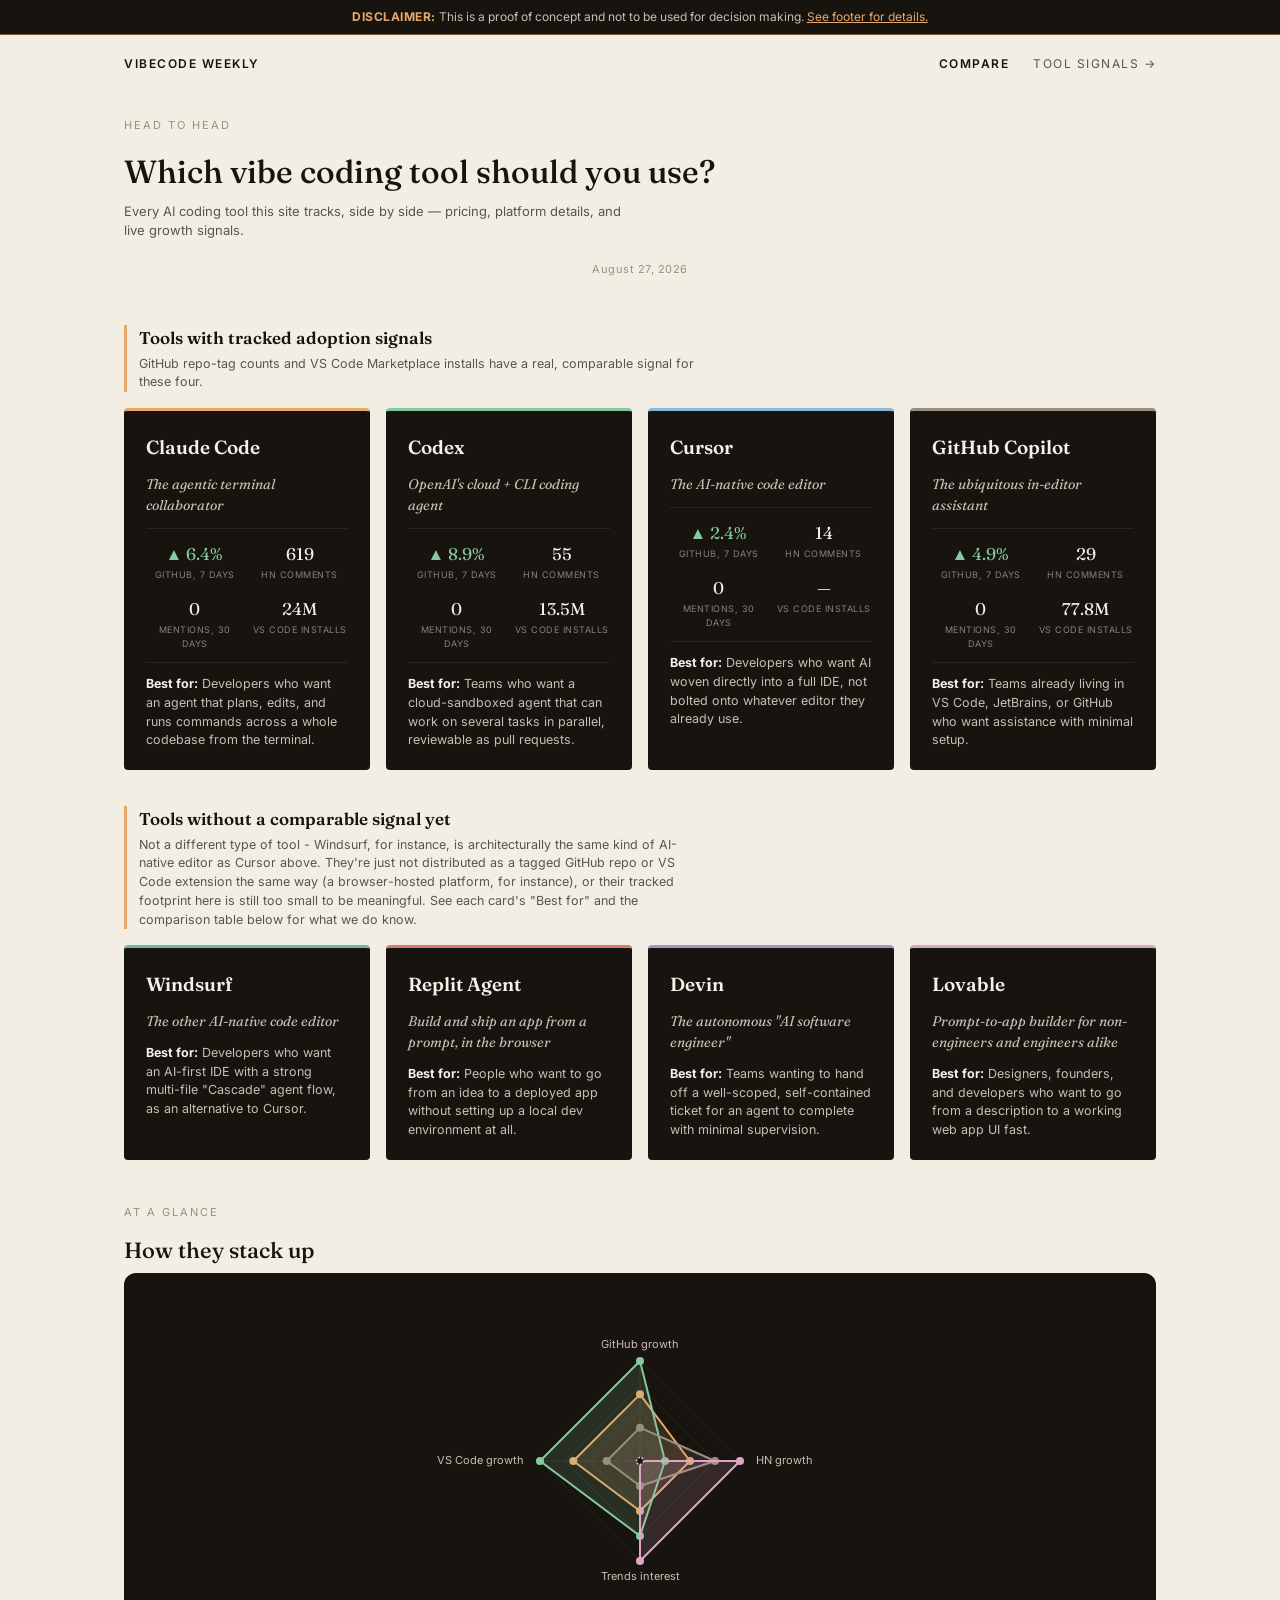
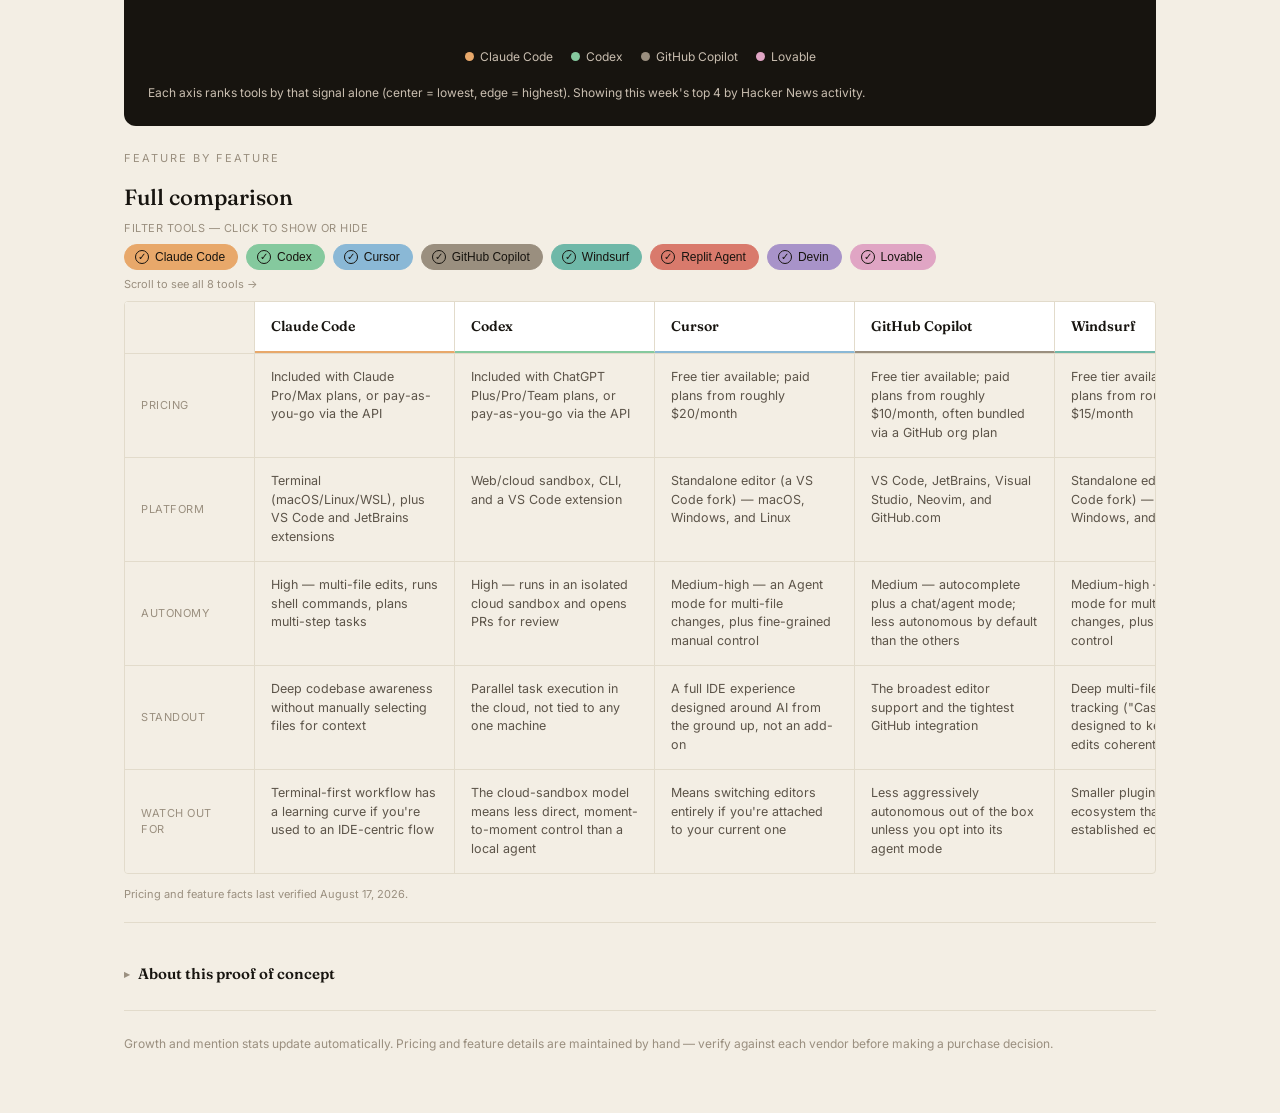
==== commit 076fa12a: "Fix nav label consistency, hide carousel arrows at rest, split compare stats by data coverage Nav: l" ====
--- a/compare.html
+++ b/compare.html
@@ -22,7 +22,7 @@
     <a href="index.html" style="font-weight:600;">Vibecode Weekly</a>
     <div class="links">
       <a href="compare.html" class="active">Compare</a>
-      <a href="leaderboard.html">Signals →</a>
+      <a href="leaderboard.html">Tool Signals →</a>
     </div>
   </nav>
 
@@ -35,8 +35,22 @@
     <p class="freshness-note" id="freshness-note"></p>
   </header>
 
-  <div class="tool-hero-grid" id="tool-hero-grid">
-    <div class="empty-state">Loading…</div>
+  <div id="tool-hero-section">
+    <div class="ph-subhead-block">
+      <h3 class="ph-subhead">Tools with tracked adoption signals</h3>
+      <p class="ph-subhead-note">GitHub repo-tag counts and VS Code Marketplace installs have a real, comparable signal for these four.</p>
+    </div>
+    <div class="tool-hero-grid tool-hero-grid-first" id="tool-hero-grid-tracked">
+      <div class="empty-state">Loading…</div>
+    </div>
+
+    <div class="ph-subhead-block ph-subhead-block-spaced">
+      <h3 class="ph-subhead">Tools without a comparable signal yet</h3>
+      <p class="ph-subhead-note">Not a different type of tool - Windsurf, for instance, is architecturally the same kind of AI-native editor as Cursor above. They're just not distributed as a tagged GitHub repo or VS Code extension the same way (a browser-hosted platform, for instance), or their tracked footprint here is still too small to be meaningful. See each card's "Best for" and the comparison table below for what we do know.</p>
+    </div>
+    <div class="tool-hero-grid" id="tool-hero-grid-other">
+      <div class="empty-state">Loading…</div>
+    </div>
   </div>
 
   <section>
@@ -72,7 +86,7 @@
         <dd>A proof-of-concept dashboard tracking public signals (GitHub, Hacker News, Google Trends, VS Code Marketplace) and news/video mentions for AI-assisted coding tools, to explore what an automated trend-tracking pipeline could look like. It is not meant to serve as a source of truth for product, investment, or strategic decisions.</dd>
 
         <dt>Data sources</dt>
-        <dd>Figures are pulled from public APIs (GitHub, Hacker News/Algolia, a third-party Google Trends proxy, the VS Code Marketplace) - none are synthetic or estimated by design, though some third-party sources have known reliability gaps (see the notes on the Signals and Compare pages). News/video sources are configured in a <a href="https://docs.google.com/spreadsheets/d/1EYDeWW4HbBqZSze_riyWssYhKMPdMFvS5IY1tG8cBcA/edit?usp=sharing" target="_blank" rel="noopener">Google Sheet</a> maintained by hand, not in code. Full source and methodology: <a href="https://github.com/UN-OCHA/vibe_coding_trend_data" target="_blank" rel="noopener">the project's GitHub repo</a>.</dd>
+        <dd>Figures are pulled from public APIs (GitHub, Hacker News/Algolia, a third-party Google Trends proxy, the VS Code Marketplace, and <a href="https://www.producthunt.com/categories/vibe-coding" target="_blank" rel="noopener">Product Hunt's "vibe-coding" category</a>) - none are synthetic or estimated by design, though some third-party sources have known reliability gaps (see the notes on the Signals and Compare pages). News/video sources are configured in a <a href="https://docs.google.com/spreadsheets/d/1EYDeWW4HbBqZSze_riyWssYhKMPdMFvS5IY1tG8cBcA/edit?usp=sharing" target="_blank" rel="noopener">Google Sheet</a> maintained by hand, not in code. Full source and methodology: <a href="https://github.com/UN-OCHA/vibe_coding_trend_data" target="_blank" rel="noopener">the project's GitHub repo</a>.</dd>
 
         <dt>AI involvement</dt>
         <dd>This site's code, copy, and design were built with AI assistance (Claude). Tool pricing/platform facts in the comparison table are hand-curated, not AI-generated. Article/video relevance tagging optionally uses an LLM (Gemini) as a second opinion on top of keyword-based rules.</dd>
@@ -155,23 +169,28 @@
     }
   } catch (e) {
     console.error("Failed to load comparison data", e);
-    document.getElementById("tool-hero-grid").innerHTML = '<div class="empty-state">Comparison data unavailable right now.</div>';
+    document.getElementById("tool-hero-section").innerHTML = '<div class="empty-state">Comparison data unavailable right now.</div>';
   }
 }
 
-function renderToolCards(signalsByName, mentionsByTool) {
-  const grid = document.getElementById("tool-hero-grid");
-  grid.innerHTML = Object.entries(TOOL_PROFILES).map(([name, profile]) => {
-    const m = signalsByName[name] || {};
-    const mentions = mentionsByTool[name] || [];
-    const latest = mentions[0];
-    const hasGrowth = m.github_growth_pct !== undefined && m.github_growth_pct !== null;
-    return `
-      <div class="tool-card" style="--tool-color:${profile.color}">
-        <div class="tool-card-head">
-          <div class="tool-name">${name}</div>
-        </div>
-        <p class="tool-tagline">${profile.tagline}</p>
+// These four don't have a comparable GitHub-topic-tag / VS Code
+// Marketplace signal to the other four - not because they're a different
+// TYPE of tool (Windsurf is architecturally the same kind of AI-native
+// editor as Cursor, just without comparable tracked data here), but
+// because they're either not distributed as a tagged repo or VS Code
+// extension at all (Replit Agent, Devin, and Lovable are browser-hosted
+// platforms), or their tracked footprint is still too small to be
+// meaningful (Windsurf: single-digit GitHub repos, 0 HN comments some
+// weeks). A stats row of mostly "—"/near-zero numbers for these four
+// would read as broken, not informative - see renderToolCards().
+const UNTRACKED_STATS_TOOLS = new Set(["Windsurf", "Replit Agent", "Devin", "Lovable"]);
+
+function toolCardHtml(name, profile, signalsByName, mentionsByTool) {
+  const m = signalsByName[name] || {};
+  const mentions = mentionsByTool[name] || [];
+  const latest = mentions[0];
+  const hasGrowth = m.github_growth_pct !== undefined && m.github_growth_pct !== null;
+  const statsRow = UNTRACKED_STATS_TOOLS.has(name) ? "" : `
         <div class="tool-stats-row">
           <div class="tool-stat">
             <div class="tool-stat-value ${hasGrowth ? (m.github_growth_pct >= 0 ? "up" : "down") : ""}">${hasGrowth ? (m.github_growth_pct >= 0 ? "▲" : "▼") + " " + Math.abs(m.github_growth_pct) + "%" : "—"}</div>
@@ -189,12 +208,27 @@
             <div class="tool-stat-value">${m.vscode_installs != null ? formatCompact(m.vscode_installs) : "—"}</div>
             <div class="tool-stat-label">VS Code installs</div>
           </div>
+        </div>`;
+  return `
+      <div class="tool-card" style="--tool-color:${profile.color}">
+        <div class="tool-card-head">
+          <div class="tool-name">${name}</div>
         </div>
+        <p class="tool-tagline">${profile.tagline}</p>${statsRow}
         <p class="tool-best-for"><strong>Best for:</strong> ${profile.bestFor}</p>
         ${latest ? `<a class="tool-latest" href="${latest.url}" target="_blank" rel="noopener">Latest: ${latest.title}</a>` : ""}
       </div>
     `;
-  }).join("");
+}
+
+function renderToolCards(signalsByName, mentionsByTool) {
+  const entries = Object.entries(TOOL_PROFILES);
+  document.getElementById("tool-hero-grid-tracked").innerHTML = entries
+    .filter(([name]) => !UNTRACKED_STATS_TOOLS.has(name))
+    .map(([name, profile]) => toolCardHtml(name, profile, signalsByName, mentionsByTool)).join("");
+  document.getElementById("tool-hero-grid-other").innerHTML = entries
+    .filter(([name]) => UNTRACKED_STATS_TOOLS.has(name))
+    .map(([name, profile]) => toolCardHtml(name, profile, signalsByName, mentionsByTool)).join("");
 }
 
 /** Converts raw values to [0,1] by RANK among this set, not magnitude -
--- a/assets/style.css
+++ b/assets/style.css
@@ -439,6 +439,281 @@
   color: var(--paper-text-muted);
 }
 
+/* -------------------- Product Hunt launches -------------------- */
+/* Styled like compare.html's .tool-card (dark ink, colored top border,
+   italic tagline) rather than the light .story-card treatment used
+   elsewhere on this page - this section is fundamentally about tools, the
+   same subject as the dark .leaderboard/.tool-card blocks, not articles,
+   so it reads as part of that system instead of a third, unrelated card
+   style competing with both. */
+
+#ph-section {
+  margin-bottom: 44px;
+}
+
+.ph-subhead-block {
+  border-left: 3px solid var(--amber);
+  padding-left: 12px;
+  margin-bottom: 16px;
+}
+
+.ph-subhead-block-spaced {
+  margin-top: 36px;
+}
+
+.ph-subhead {
+  font-family: var(--font-display);
+  font-size: 17px;
+  font-weight: 600;
+  color: var(--paper-text);
+  margin: 0 0 4px;
+}
+
+.ph-subhead-note {
+  font-size: 12.5px;
+  line-height: 1.5;
+  color: var(--paper-text-secondary);
+  max-width: 560px;
+  margin: 0;
+}
+
+.ph-grid {
+  display: grid;
+  grid-template-columns: repeat(auto-fit, minmax(240px, 1fr));
+  gap: 16px;
+  margin-bottom: 8px;
+}
+
+/* Horizontal carousel, shared by all three Product Hunt lists - a single
+   scrollable row reads better than a wrapping grid once there are enough
+   items to need more than one row. */
+.ph-grid-scroll {
+  display: flex;
+  grid-template-columns: none;
+  overflow-x: auto;
+  padding-bottom: 10px;
+  scroll-snap-type: x proximity;
+  -webkit-overflow-scrolling: touch;
+}
+
+.ph-grid-scroll .ph-card {
+  flex: 0 0 240px;
+  scroll-snap-align: start;
+}
+
+.ph-grid-scroll .empty-state {
+  flex: 1 0 100%;
+}
+
+/* Wraps a .ph-grid-scroll with prev/next buttons and edge fades - see
+   initCarousel() in index.html. A button is fully hidden (opacity 0, via
+   :disabled) at whichever end there's nothing further to scroll to,
+   fading in only once scrolling away from that edge makes it usable -
+   showing a dimmed-but-inert button before any scrolling has happened
+   read as a permanently broken control, not an affordance. */
+.ph-carousel {
+  position: relative;
+  margin-bottom: 8px;
+}
+
+.ph-carousel-arrow {
+  position: absolute;
+  top: 50%;
+  transform: translateY(-50%);
+  z-index: 2;
+  width: 34px;
+  height: 34px;
+  border-radius: 50%;
+  border: 1px solid rgba(255, 255, 255, 0.14);
+  background: var(--ink-soft);
+  color: var(--dark-text);
+  font-family: var(--font-body);
+  font-size: 18px;
+  line-height: 1;
+  display: flex;
+  align-items: center;
+  justify-content: center;
+  cursor: pointer;
+  opacity: 0;
+  pointer-events: none;
+  transition: opacity 0.15s ease, background 0.15s ease, color 0.15s ease, transform 0.15s ease;
+}
+
+.ph-carousel-scrollable .ph-carousel-arrow {
+  opacity: 1;
+  pointer-events: auto;
+}
+
+.ph-carousel-arrow:hover:not(:disabled) {
+  background: var(--amber);
+  color: var(--ink);
+  transform: translateY(-50%) scale(1.08);
+}
+
+.ph-carousel-arrow:disabled {
+  opacity: 0;
+  cursor: default;
+  pointer-events: none;
+}
+
+.ph-carousel-arrow-prev { left: -14px; }
+.ph-carousel-arrow-next { right: -14px; }
+
+/* Edge fades hint that a carousel continues past the visible cards -
+   fade to the page's own cream background, since that's what's actually
+   behind/around the dark cards. */
+.ph-carousel::before,
+.ph-carousel::after {
+  content: "";
+  position: absolute;
+  top: 0;
+  bottom: 10px; /* matches .ph-grid-scroll's padding-bottom */
+  width: 40px;
+  pointer-events: none;
+  z-index: 1;
+  opacity: 0;
+  transition: opacity 0.2s ease;
+}
+
+.ph-carousel::before {
+  left: 0;
+  background: linear-gradient(to right, var(--cream), transparent);
+}
+
+.ph-carousel::after {
+  right: 0;
+  background: linear-gradient(to left, var(--cream), transparent);
+}
+
+.ph-carousel-scrollable:not(.at-start)::before,
+.ph-carousel-scrollable:not(.at-end)::after {
+  opacity: 1;
+}
+
+.ph-card {
+  background: var(--ink);
+  border-radius: 4px;
+  padding: 16px 18px 14px;
+  border-top: 3px solid var(--tool-color, var(--amber));
+  display: flex;
+  flex-direction: column;
+  gap: 8px;
+  transition: transform 0.15s ease, filter 0.15s ease;
+}
+
+.ph-card:hover {
+  transform: translateY(-3px);
+  filter: brightness(1.12);
+}
+
+.ph-card-head {
+  display: flex;
+  gap: 12px;
+  align-items: flex-start;
+}
+
+/* The color/gradient lives on this wrapper, never on the <img> itself -
+   an <img> doesn't reliably composite a transparent source over its own
+   CSS background in every rendering environment, so phCard() removes the
+   <img> outright on a load failure (see its onerror handler) rather than
+   swapping its src to a transparent placeholder image, which would only
+   work if that compositing behaved as expected. */
+.ph-card-icon-wrap {
+  width: 44px;
+  height: 44px;
+  border-radius: 8px;
+  flex-shrink: 0;
+  overflow: hidden;
+  /* Matches the card background, not the tool's accent color: many
+     Product Hunt thumbnails are themselves rounded-square icons with a
+     transparent margin outside that shape, so whatever sits behind a
+     real image shows through at its edges/corners. An accent-colored
+     background there reads as a visible mismatched ring around the
+     icon; the card's own --ink blends into it invisibly instead. The
+     colorful accent still shows up correctly via .ph-card-icon-placeholder
+     below, which only applies when there's no real image to show at all. */
+  background: var(--ink);
+}
+
+.ph-card-icon-wrap.ph-card-icon-placeholder {
+  background: linear-gradient(135deg, var(--tool-color, var(--amber)), var(--ink) 130%);
+}
+
+.ph-card-icon {
+  display: block;
+  width: 100%;
+  height: 100%;
+  object-fit: cover;
+}
+
+.ph-card-head-text {
+  min-width: 0;
+  display: flex;
+  flex-direction: column;
+  gap: 4px;
+}
+
+.ph-card-name {
+  font-family: var(--font-display);
+  font-weight: 600;
+  font-size: 15.5px;
+  display: -webkit-box;
+  -webkit-line-clamp: 2;
+  -webkit-box-orient: vertical;
+  overflow: hidden;
+}
+
+.ph-card-name a {
+  color: var(--dark-text);
+  text-decoration: none;
+}
+
+.ph-card-name a:hover { text-decoration: underline; }
+
+.ph-card-tagline {
+  font-family: var(--font-display);
+  font-style: italic;
+  font-size: 12.5px;
+  line-height: 1.5;
+  color: var(--dark-text-secondary);
+  margin: 0;
+  display: -webkit-box;
+  -webkit-line-clamp: 2;
+  -webkit-box-orient: vertical;
+  overflow: hidden;
+}
+
+.ph-card-foot {
+  display: flex;
+  align-items: center;
+  justify-content: space-between;
+  gap: 8px;
+  border-top: 1px dashed rgba(255, 255, 255, 0.12);
+  padding-top: 8px;
+  margin-top: auto;
+}
+
+.ph-card-votes {
+  font-family: var(--font-display);
+  font-size: 13.5px;
+  font-weight: 600;
+  color: var(--dark-text);
+  font-variant-numeric: tabular-nums;
+  white-space: nowrap;
+}
+
+.ph-card-votes-unit {
+  font-weight: 400;
+  color: var(--dark-text-muted);
+}
+
+.ph-card-meta {
+  font-size: 11px;
+  letter-spacing: 0.3px;
+  color: var(--dark-text-muted);
+  white-space: nowrap;
+}
+
 .empty-state {
   padding: 40px 20px;
   text-align: center;
@@ -478,6 +753,14 @@
 }
 
 /* -------------------- leaderboard -------------------- */
+
+.subsection-label {
+  font-size: 11px;
+  letter-spacing: 1px;
+  text-transform: uppercase;
+  color: var(--paper-text-muted);
+  margin: 0 0 10px;
+}
 
 .leaderboard {
   background: var(--ink);
@@ -774,6 +1057,14 @@
   grid-template-columns: repeat(auto-fit, minmax(230px, 1fr));
   gap: 16px;
   margin: 4px 0 44px;
+}
+
+/* Smaller bottom margin than the default 44px - this one is followed by
+   another subhead-block + grid within the same section (see
+   #tool-hero-section), not the next section, so it should match the
+   tighter rhythm .ph-subhead-block-spaced already assumes elsewhere. */
+.tool-hero-grid-first {
+  margin-bottom: 8px;
 }
 
 .tool-card {
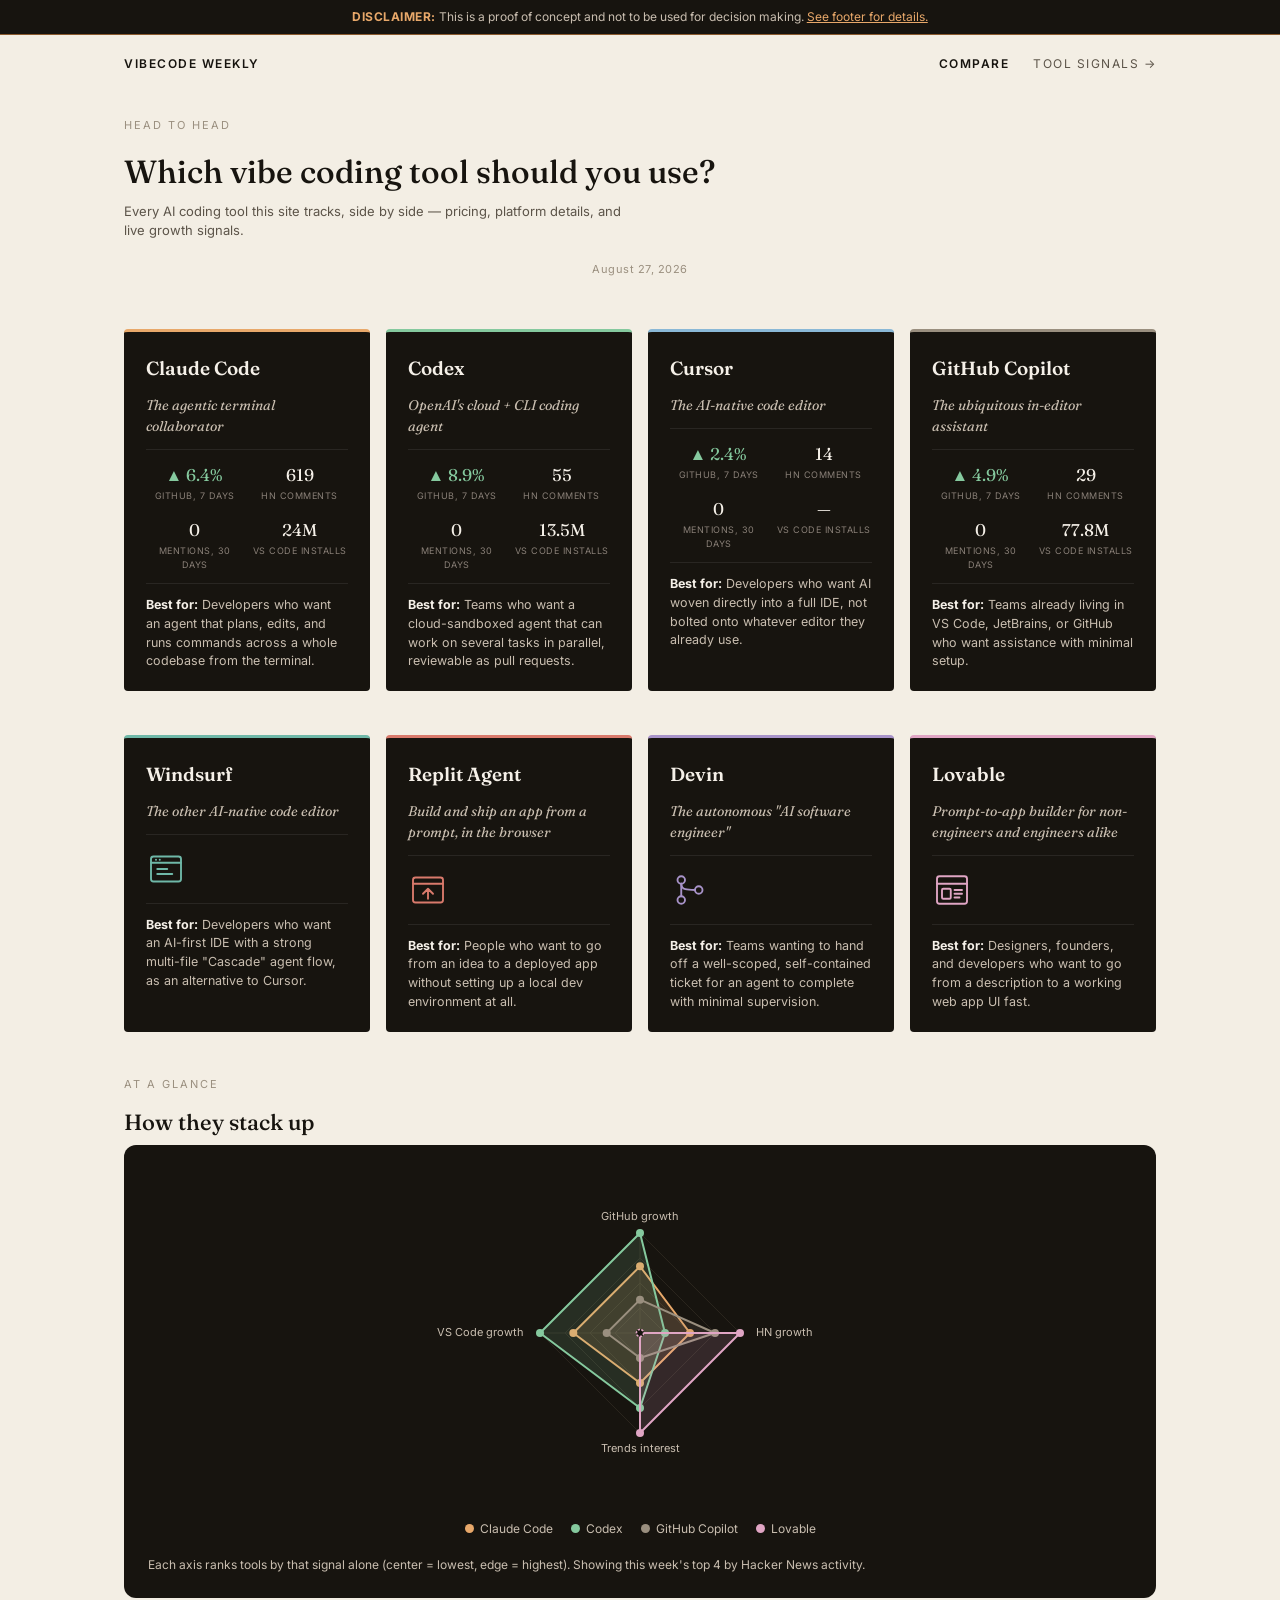
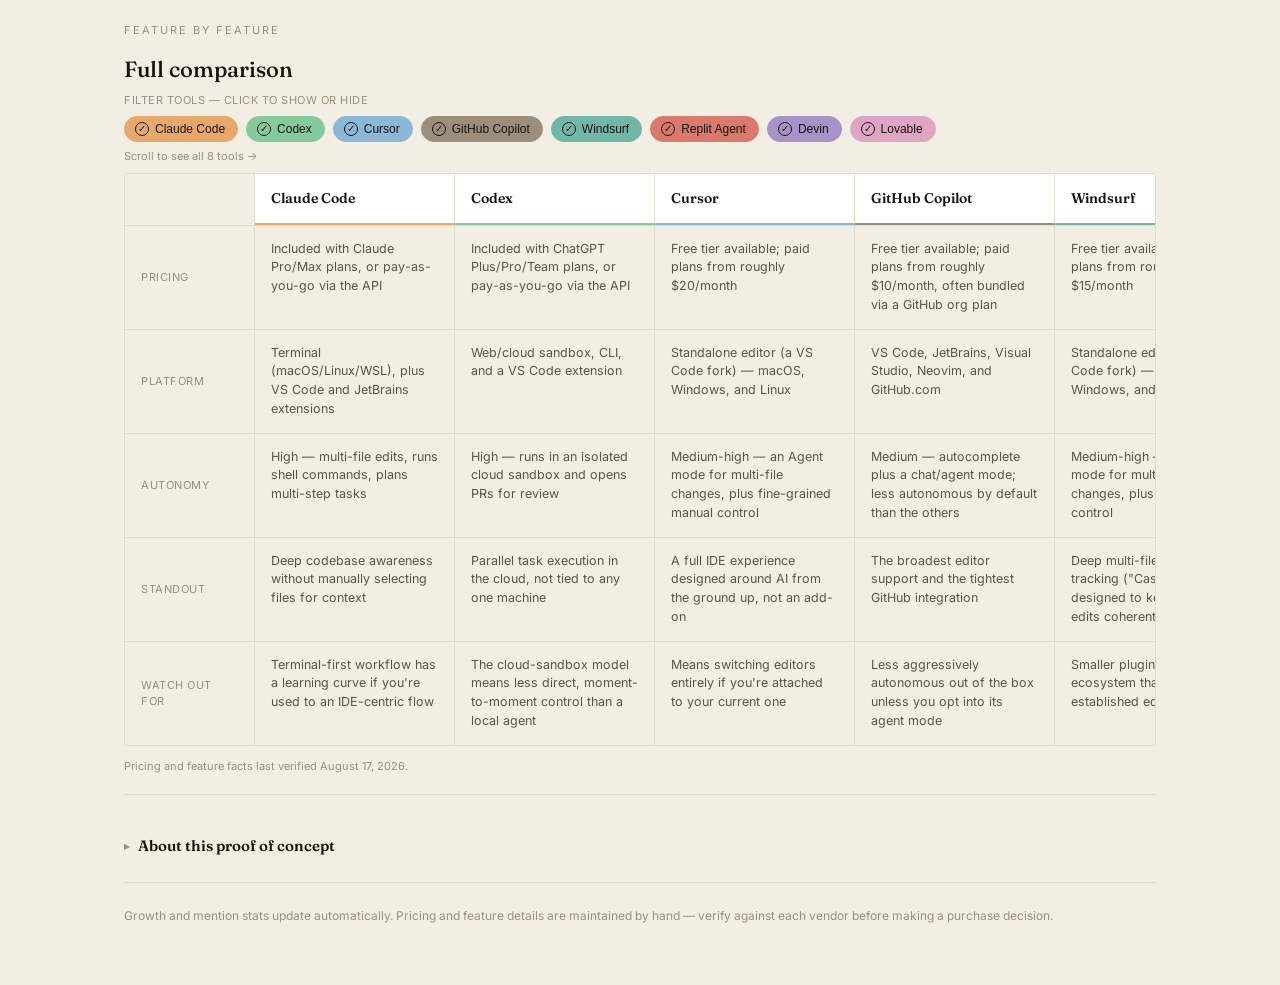
==== commit 42b0ad54: "Drop the compare-page group subheadings, add tailored icons to the untracked-stats cards No clean to" ====
--- a/compare.html
+++ b/compare.html
@@ -36,18 +36,10 @@
   </header>
 
   <div id="tool-hero-section">
-    <div class="ph-subhead-block">
-      <h3 class="ph-subhead">Tools with tracked adoption signals</h3>
-      <p class="ph-subhead-note">GitHub repo-tag counts and VS Code Marketplace installs have a real, comparable signal for these four.</p>
-    </div>
-    <div class="tool-hero-grid tool-hero-grid-first" id="tool-hero-grid-tracked">
+    <div class="tool-hero-grid" id="tool-hero-grid-tracked">
       <div class="empty-state">Loading…</div>
     </div>
 
-    <div class="ph-subhead-block ph-subhead-block-spaced">
-      <h3 class="ph-subhead">Tools without a comparable signal yet</h3>
-      <p class="ph-subhead-note">Not a different type of tool - Windsurf, for instance, is architecturally the same kind of AI-native editor as Cursor above. They're just not distributed as a tagged GitHub repo or VS Code extension the same way (a browser-hosted platform, for instance), or their tracked footprint here is still too small to be meaningful. See each card's "Best for" and the comparison table below for what we do know.</p>
-    </div>
     <div class="tool-hero-grid" id="tool-hero-grid-other">
       <div class="empty-state">Loading…</div>
     </div>
@@ -185,6 +177,46 @@
 // would read as broken, not informative - see renderToolCards().
 const UNTRACKED_STATS_TOOLS = new Set(["Windsurf", "Replit Agent", "Devin", "Lovable"]);
 
+// Small hand-drawn glyphs (not real product logos - this project avoids
+// scraped/trademarked assets, see tool-profiles.js's own docstring) for
+// the four cards above that lose their stats row - fills the vertical
+// space that leaves behind and gives each a bit of visual identity
+// beyond its accent color. Each depicts what the tool actually does
+// (not a pun/mascot): Windsurf's own editor+code lines, Replit Agent's
+// browser shipping an app, Devin's autonomous branch-to-PR flow, and
+// Lovable's generated page layout. currentColor picks up --tool-color
+// from the enclosing .tool-card.
+const TOOL_ICONS = {
+  "Windsurf": `<svg viewBox="0 0 32 32" fill="none" stroke="currentColor" stroke-width="1.5" stroke-linecap="round" stroke-linejoin="round">
+    <rect x="4" y="6" width="24" height="20" rx="2"/>
+    <line x1="4" y1="11" x2="28" y2="11"/>
+    <circle cx="8" cy="8.5" r="0.8" fill="currentColor" stroke="none"/>
+    <circle cx="11" cy="8.5" r="0.8" fill="currentColor" stroke="none"/>
+    <line x1="9" y1="16" x2="17" y2="16"/>
+    <line x1="9" y1="20" x2="21" y2="20"/>
+  </svg>`,
+  "Replit Agent": `<svg viewBox="0 0 32 32" fill="none" stroke="currentColor" stroke-width="1.5" stroke-linecap="round" stroke-linejoin="round">
+    <rect x="4" y="6" width="24" height="20" rx="2"/>
+    <line x1="4" y1="11" x2="28" y2="11"/>
+    <path d="M16 15 L16 23 M12 19 L16 15 L20 19"/>
+  </svg>`,
+  "Devin": `<svg viewBox="0 0 32 32" fill="none" stroke="currentColor" stroke-width="1.5" stroke-linecap="round" stroke-linejoin="round">
+    <circle cx="9" cy="8" r="3"/>
+    <circle cx="9" cy="24" r="3"/>
+    <circle cx="23" cy="16" r="3"/>
+    <line x1="9" y1="11" x2="9" y2="21"/>
+    <path d="M9 11 C9 16 14 16 20 16"/>
+  </svg>`,
+  "Lovable": `<svg viewBox="0 0 32 32" fill="none" stroke="currentColor" stroke-width="1.5" stroke-linecap="round" stroke-linejoin="round">
+    <rect x="4" y="5" width="24" height="22" rx="2"/>
+    <line x1="4" y1="11" x2="28" y2="11"/>
+    <rect x="8" y="15" width="7" height="8" rx="1"/>
+    <line x1="18" y1="16" x2="24" y2="16"/>
+    <line x1="18" y1="19" x2="24" y2="19"/>
+    <line x1="18" y1="22" x2="22" y2="22"/>
+  </svg>`,
+};
+
 function toolCardHtml(name, profile, signalsByName, mentionsByTool) {
   const m = signalsByName[name] || {};
   const mentions = mentionsByTool[name] || [];
@@ -209,12 +241,13 @@
             <div class="tool-stat-label">VS Code installs</div>
           </div>
         </div>`;
+  const icon = TOOL_ICONS[name] ? `<div class="tool-card-icon">${TOOL_ICONS[name]}</div>` : "";
   return `
       <div class="tool-card" style="--tool-color:${profile.color}">
         <div class="tool-card-head">
           <div class="tool-name">${name}</div>
         </div>
-        <p class="tool-tagline">${profile.tagline}</p>${statsRow}
+        <p class="tool-tagline">${profile.tagline}</p>${statsRow}${icon}
         <p class="tool-best-for"><strong>Best for:</strong> ${profile.bestFor}</p>
         ${latest ? `<a class="tool-latest" href="${latest.url}" target="_blank" rel="noopener">Latest: ${latest.title}</a>` : ""}
       </div>
--- a/assets/style.css
+++ b/assets/style.css
@@ -1059,14 +1059,6 @@
   margin: 4px 0 44px;
 }
 
-/* Smaller bottom margin than the default 44px - this one is followed by
-   another subhead-block + grid within the same section (see
-   #tool-hero-section), not the next section, so it should match the
-   tighter rhythm .ph-subhead-block-spaced already assumes elsewhere. */
-.tool-hero-grid-first {
-  margin-bottom: 8px;
-}
-
 .tool-card {
   background: var(--ink);
   border-radius: 4px;
@@ -1134,6 +1126,24 @@
   text-transform: uppercase;
   color: var(--dark-text-muted);
   margin-top: 2px;
+}
+
+/* Stands in for .tool-stats-row on cards with no comparable adoption
+   numbers (see compare.html's TOOL_ICONS) - same padding/border rhythm
+   as the stats row it replaces, so both card shapes still read as the
+   same family despite one having no numbers to show. */
+.tool-card-icon {
+  display: flex;
+  align-items: center;
+  padding: 14px 0;
+  border-top: 1px solid rgba(255, 255, 255, 0.08);
+  border-bottom: 1px solid rgba(255, 255, 255, 0.08);
+  color: var(--tool-color, var(--amber));
+}
+
+.tool-card-icon svg {
+  width: 40px;
+  height: 40px;
 }
 
 .tool-best-for {
